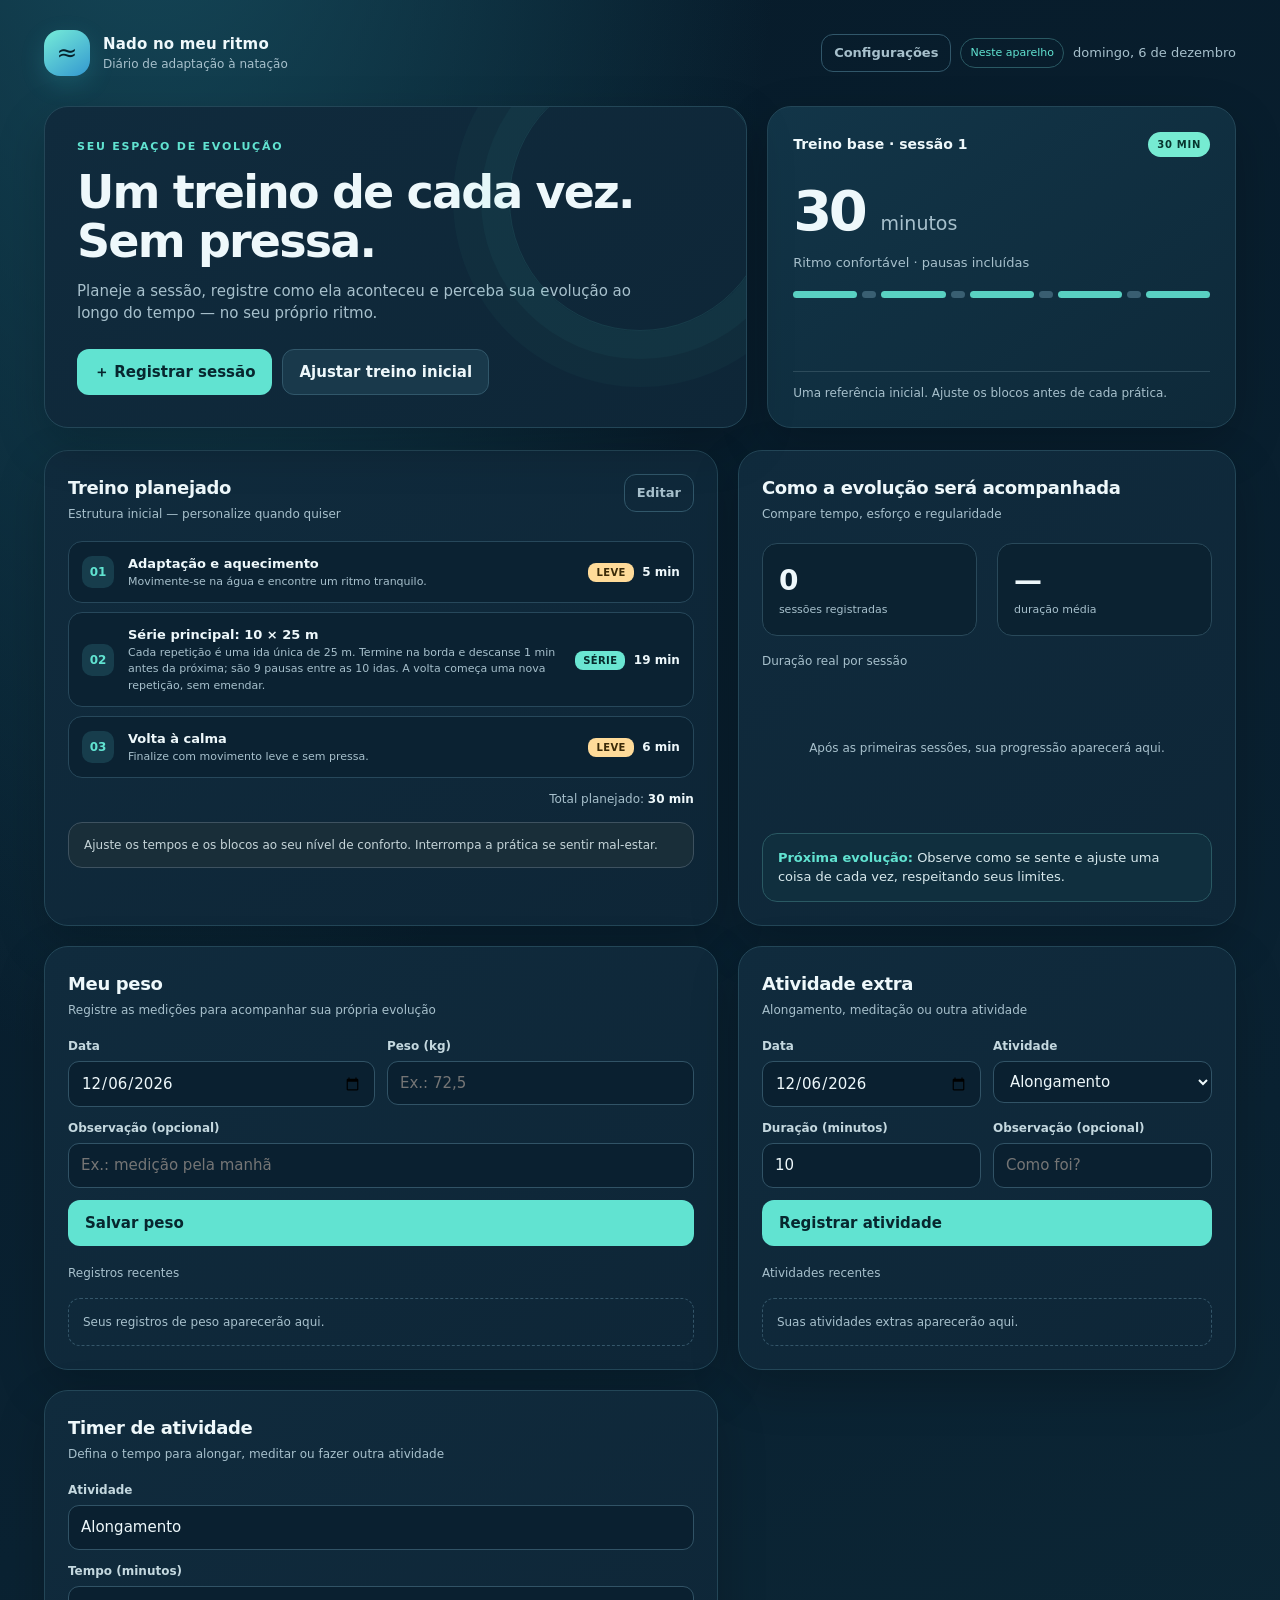
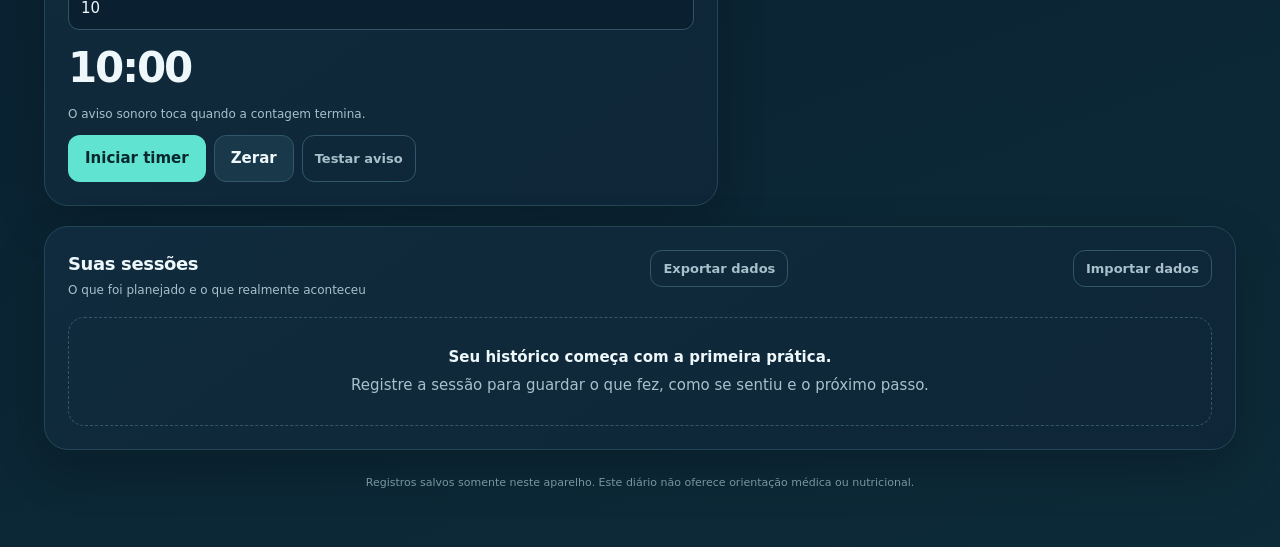
==== index.html @ 4f648072 "Release 1.4.0: local diary with password-protected backups" ====
<!DOCTYPE html>
<html lang="pt-BR">
 <head>
  <meta content="default-src 'none'; script-src 'self'; style-src 'self' 'unsafe-inline'; img-src 'self' data:; connect-src 'none'; media-src 'self' blob: data:; object-src 'none'; base-uri 'none'; form-action 'none'; frame-src 'none'" http-equiv="Content-Security-Policy"/>
  <meta charset="utf-8"/>
  <meta content="width=device-width,initial-scale=1" name="viewport"/>
  <meta content="#071b2a" name="theme-color"/>
  <meta content="Diário pessoal para ajustar treinos de natação, registrar sessões e acompanhar a evolução no seu ritmo." name="description"/>
  <meta content="yes" name="apple-mobile-web-app-capable"/>
  <meta content="black-translucent" name="apple-mobile-web-app-status-bar-style"/>
  <link href="manifest.webmanifest" rel="manifest"/>
  <link href="icon.svg" rel="icon" type="image/svg+xml"/>
  <link href="icon.svg" rel="apple-touch-icon"/>
  <title>
   Nado no meu ritmo
  </title>
  <link href="styles.css" rel="stylesheet"/>
  <script src="settings.js">
  </script>
  <script src="local-store.js">
  </script>
 </head>
 <body>
  <div class="shell" id="appShell" style="display:block">
   <header class="topbar">
    <div class="brand">
     <div class="brand-mark">
      ≈
     </div>
     <div>
      <div class="brand-name">
       Nado no meu ritmo
      </div>
      <div class="brand-sub">
       Diário de adaptação à natação
      </div>
     </div>
    </div>
    <div class="top-actions">
     <button class="btn btn-quiet" id="settingsBtn" type="button">
      Configurações
     </button>
     <span class="sync-status" id="syncStatus">
      Sincronizado
     </span>
     <button class="btn btn-quiet" id="installBtn" style="display:none">
      Instalar no celular
     </button>
     <div class="today" id="today">
     </div>
    </div>
   </header>
   <section class="hero">
    <div class="hero-main">
     <div class="eyebrow">
      Seu espaço de evolução
     </div>
     <h1>
      Um treino de cada vez.
      <br/>
      Sem pressa.
     </h1>
     <p>
      Planeje a sessão, registre como ela aconteceu e perceba sua evolução ao longo do tempo — no seu próprio ritmo.
     </p>
     <div class="actions">
      <button class="btn btn-primary" id="startBtn">
       ＋ Registrar sessão
      </button>
      <button class="btn btn-secondary" id="editPlanBtn">
       Ajustar treino inicial
      </button>
     </div>
    </div>
    <div class="hero-side">
     <div>
      <div class="side-head">
       <div class="side-title">
        Treino base · sessão 1
       </div>
       <span class="pill">
        30 MIN
       </span>
      </div>
      <div class="big-time">
       30
       <span>
        minutos
       </span>
      </div>
      <div class="side-caption">
       Ritmo confortável · pausas incluídas
      </div>
      <div aria-hidden="true" class="mini-blocks">
       <i>
       </i>
       <i>
       </i>
       <i>
       </i>
       <i>
       </i>
       <i>
       </i>
       <i>
       </i>
       <i>
       </i>
       <i>
       </i>
       <i>
       </i>
      </div>
     </div>
     <div class="side-foot">
      Uma referência inicial. Ajuste os blocos antes de cada prática.
     </div>
    </div>
   </section>
   <main class="grid">
    <section class="card">
     <div class="card-head">
      <div>
       <h2>
        Treino planejado
       </h2>
       <div class="sub">
        Estrutura inicial — personalize quando quiser
       </div>
      </div>
      <button class="btn btn-quiet" id="editPlanBtn2">
       Editar
      </button>
     </div>
     <div class="schedule" id="schedule">
     </div>
     <div class="food-note">
      Ajuste os tempos e os blocos ao seu nível de conforto. Interrompa a prática se sentir mal-estar.
     </div>
    </section>
    <section class="card">
     <div class="card-head">
      <div>
       <h2>
        Como a evolução será acompanhada
       </h2>
       <div class="sub">
        Compare tempo, esforço e regularidade
       </div>
      </div>
     </div>
     <div class="progress">
      <div class="metric">
       <div class="metric-value" id="countMetric">
        0
       </div>
       <div class="metric-label">
        sessões registradas
       </div>
      </div>
      <div class="metric">
       <div class="metric-value" id="durationMetric">
        —
       </div>
       <div class="metric-label">
        duração média
       </div>
      </div>
     </div>
     <div style="margin-top:16px">
      <div class="sub" style="margin-bottom:8px">
       Duração real por sessão
      </div>
      <div id="chartWrap">
      </div>
     </div>
     <div class="plan-next" id="nextPlan" style="margin-top:15px">
      <b>
       Próxima evolução:
      </b>
      comece observando como se sente com os blocos atuais. Depois, ajuste uma coisa de cada vez.
     </div>
    </section>
    <section class="card wellness-card">
     <div class="card-head">
      <div>
       <h2>
        Meu peso
       </h2>
       <div class="sub">
        Registre as medições para acompanhar sua própria evolução
       </div>
      </div>
     </div>
     <form class="wellness-form" id="weightForm">
      <div class="field">
       <label for="weightDate">
        Data
       </label>
       <input id="weightDate" required="" type="date"/>
      </div>
      <div class="field">
       <label for="weightKg">
        Peso (kg)
       </label>
       <input id="weightKg" max="500" min="1" placeholder="Ex.: 72,5" required="" step="0.1" type="number"/>
      </div>
      <div class="field full">
       <label for="weightNotes">
        Observação (opcional)
       </label>
       <input id="weightNotes" maxlength="200" placeholder="Ex.: medição pela manhã"/>
      </div>
      <button class="btn btn-primary field full" type="submit">
       Salvar peso
      </button>
     </form>
     <div class="sub" style="margin-top:18px">
      Registros recentes
     </div>
     <div class="wellness-list" id="weightList">
     </div>
    </section>
    <section class="card wellness-card">
     <div class="card-head">
      <div>
       <h2>
        Atividade extra
       </h2>
       <div class="sub">
        Alongamento, meditação ou outra atividade
       </div>
      </div>
     </div>
     <form class="wellness-form" id="activityForm">
      <div class="field">
       <label for="activityDate">
        Data
       </label>
       <input id="activityDate" required="" type="date"/>
      </div>
      <div class="field">
       <label for="activityType">
        Atividade
       </label>
       <select id="activityType">
        <option>
         Alongamento
        </option>
        <option>
         Meditação
        </option>
        <option>
         Outra
        </option>
       </select>
      </div>
      <div class="field">
       <label for="activityMinutes">
        Duração (minutos)
       </label>
       <input id="activityMinutes" max="360" min="1" required="" type="number" value="10"/>
      </div>
      <div class="field">
       <label for="activityNotes">
        Observação (opcional)
       </label>
       <input id="activityNotes" maxlength="200" placeholder="Como foi?"/>
      </div>
      <button class="btn btn-primary field full" type="submit">
       Registrar atividade
      </button>
     </form>
     <div class="sub" style="margin-top:18px">
      Atividades recentes
     </div>
     <div class="wellness-list" id="activityList">
     </div>
    </section>
    <section class="card wellness-card">
     <div class="card-head">
      <div>
       <h2>
        Timer de atividade
       </h2>
       <div class="sub">
        Defina o tempo para alongar, meditar ou fazer outra atividade
       </div>
      </div>
     </div>
     <div class="field">
      <label for="timerActivity">
       Atividade
      </label>
      <input id="timerActivity" maxlength="60" value="Alongamento"/>
     </div>
     <div class="field" style="margin-top:12px">
      <label for="timerMinutes">
       Tempo (minutos)
      </label>
      <input id="timerMinutes" max="180" min="1" type="number" value="10"/>
     </div>
     <div aria-live="polite" class="timer-display" id="timerDisplay">
      10:00
     </div>
     <div class="timer-status" id="timerStatus">
      O aviso sonoro toca quando a contagem termina.
     </div>
     <div class="timer-actions">
      <button class="btn btn-primary" id="timerStart" type="button">
       Iniciar timer
      </button>
      <button class="btn btn-secondary" id="timerReset" type="button">
       Zerar
      </button>
      <button class="btn btn-quiet" id="timerTest" type="button">
       Testar aviso
      </button>
      <button class="btn btn-quiet" id="timerAndroid" style="display:none" type="button">
       Usar cronômetro do Android
      </button>
     </div>
    </section>
    <section class="card history-card">
     <div class="card-head">
      <div>
       <h2>
        Suas sessões
       </h2>
       <div class="sub">
        O que foi planejado e o que realmente aconteceu
       </div>
      </div>
      <button class="btn btn-quiet" id="exportBtn">
       Exportar dados
      </button>
      <button class="btn btn-quiet" id="importBtn" type="button">
       Importar dados
      </button>
      <input accept="application/json,.json" class="sr" id="importFile" type="file"/>
     </div>
     <div id="history">
     </div>
    </section>
   </main>
   <div class="disclaimer">
    Registros salvos somente neste aparelho. Este diário não oferece orientação médica ou nutricional.
   </div>
  </div>
  <div class="modal-backdrop" id="modalBackdrop">
   <div aria-labelledby="modalTitle" aria-modal="true" class="modal" role="dialog">
    <div class="modal-head">
     <h2 id="modalTitle">
      Registrar sessão
     </h2>
     <button aria-label="Fechar" class="close" id="closeModal">
      ×
     </button>
    </div>
    <form id="sessionForm">
     <div class="form-grid">
      <div class="field">
       <label for="sessionDate">
        Data da prática
       </label>
       <input id="sessionDate" required="" type="date"/>
      </div>
      <div class="field">
       <label for="durationActual">
        Duração real (minutos)
       </label>
       <input id="durationActual" max="240" min="1" required="" type="number" value="30"/>
      </div>
      <div class="field">
       <label for="effort">
        Percepção de esforço
       </label>
       <select id="effort">
        <option>
         Leve
        </option>
        <option selected="">
         Confortável
        </option>
        <option>
         Moderado
        </option>
        <option>
         Alto
        </option>
        <option>
         Muito alto
        </option>
       </select>
      </div>
      <div class="field">
       <label for="progressNote">
        Evolução planejada para a próxima
       </label>
       <input id="progressNote" placeholder="Ex.: repetir os blocos e observar o ritmo"/>
      </div>
      <div class="field full">
       <label for="notes">
        Observações da sessão
       </label>
       <textarea id="notes" placeholder="Como foi? O que ficou fácil ou pediu mais pausa?"></textarea>
      </div>
      <div class="actual-title">
       Blocos realizados na prática
      </div>
      <div class="field full">
       <label for="actualBlocks">
        Descreva os blocos feitos (um por linha)
       </label>
       <textarea id="actualBlocks" placeholder="Ex.: 5 min de adaptação\n3 min nado + 1 min descanso (4 vezes)\n5 min nado leve"></textarea>
      </div>
     </div>
     <div class="modal-footer">
      <span class="sub">
       A sessão salva seu treino atual como planejado.
      </span>
      <button class="btn btn-primary" type="submit">
       Salvar sessão
      </button>
     </div>
    </form>
   </div>
  </div>
  <div class="toast" id="toast" role="status">
  </div>
  <script src="app.js">
  </script>
 </body>
</html>
---- styles.css ----
:root{--bg:#071b2a;--panel:#10293a;--panel2:#153447;--line:#26495c;--text:#eef8fb;--muted:#a7c0cc;--aqua:#61e3d1;--blue:#73b9ff;--gold:#f5c978;--red:#ff9a92;--shadow:0 18px 50px #0003}*{box-sizing:border-box}body{margin:0;background:radial-gradient(ellipse at 12% -15%,#164c5d 0,transparent 40%),linear-gradient(160deg,#071b2a,#0a2232 60%,#0d2a38);color:var(--text);font:15px/1.5 Inter,ui-sans-serif,system-ui,-apple-system,"Segoe UI",sans-serif;min-height:100vh}button,input,select,textarea{font:inherit}button{cursor:pointer}.shell{max-width:1240px;margin:auto;padding:30px 24px 56px}.topbar{display:flex;justify-content:space-between;align-items:center;gap:18px;margin-bottom:30px}.brand{display:flex;align-items:center;gap:13px}.brand-mark{height:46px;width:46px;border-radius:16px;display:grid;place-items:center;background:linear-gradient(145deg,#76ecd8,#3398d0);color:#06212c;font-size:25px;box-shadow:0 8px 25px #35c2cc33}.brand-name{font-weight:750;letter-spacing:.2px}.brand-sub{font-size:12px;color:var(--muted)}.today{color:var(--muted);font-size:13px}.hero{display:grid;grid-template-columns:1.2fr .8fr;gap:20px;margin-bottom:22px}.hero-main,.hero-side,.card{background:linear-gradient(145deg,#102b3d,#0e2637);border:1px solid #234657;border-radius:24px;box-shadow:var(--shadow)}.hero-main{padding:32px;position:relative;overflow:hidden}.hero-main:after{content:"";position:absolute;right:-25px;top:-38px;width:260px;height:260px;border-radius:50%;border:1px solid #5be5d11c;box-shadow:0 0 0 28px #5be5d10a,0 0 0 56px #5be5d107}.eyebrow{font-size:11px;letter-spacing:.16em;text-transform:uppercase;color:var(--aqua);font-weight:750}.hero h1{font-size:clamp(29px,4vw,46px);line-height:1.08;margin:12px 0 13px;max-width:680px;letter-spacing:-.04em}.hero p{color:var(--muted);max-width:600px;margin:0 0 24px}.actions{display:flex;gap:10px;flex-wrap:wrap}.btn{border:1px solid transparent;border-radius:12px;padding:11px 16px;font-weight:700;transition:.2s}.btn:hover{transform:translateY(-1px)}.btn-primary{background:var(--aqua);color:#07272f}.btn-secondary{background:#19394b;border-color:#31576a;color:var(--text)}.btn-quiet{background:transparent;border-color:#31576a;color:var(--muted);padding:8px 12px;font-size:13px}.hero-side{padding:25px;display:flex;flex-direction:column;justify-content:space-between;background:linear-gradient(145deg,#123548,#0e2939)}.side-head{display:flex;justify-content:space-between;align-items:center}.side-title{font-size:14px;font-weight:700}.pill{color:#07352f;background:#76ebd2;border-radius:99px;padding:5px 9px;font-size:10px;font-weight:800;letter-spacing:.07em}.big-time{font-size:56px;font-weight:780;letter-spacing:-.06em;margin:12px 0 0}.big-time span{font-size:19px;color:var(--muted);letter-spacing:0;font-weight:500}.side-caption{font-size:13px;color:var(--muted)}.mini-blocks{display:flex;gap:5px;margin:18px 0}.mini-blocks i{height:7px;border-radius:9px;background:var(--aqua);flex:1;opacity:.9}.mini-blocks i:nth-child(even){background:#4c7488;max-width:14px;opacity:.7}.side-foot{font-size:12px;color:var(--muted);border-top:1px solid #2d4b5b;padding-top:12px}.grid{display:grid;grid-template-columns:1.15fr .85fr;gap:20px}.card{padding:23px}.card-head{display:flex;justify-content:space-between;align-items:flex-start;gap:12px;margin-bottom:18px}.card h2{font-size:18px;margin:0;letter-spacing:-.02em}.sub{color:var(--muted);font-size:12px;margin-top:4px}.schedule{display:flex;flex-direction:column;gap:9px}.step{display:grid;grid-template-columns:34px 1fr auto;gap:12px;align-items:center;padding:12px 13px;border:1px solid #27485b;border-radius:14px;background:#0b2232}.step-num{height:32px;width:32px;border-radius:10px;background:#173d4c;color:var(--aqua);font-weight:800;display:grid;place-items:center;font-size:12px}.step-name{font-size:13px;font-weight:700}.step-detail{font-size:11px;color:var(--muted)}.step-time{font-size:12px;font-weight:750;white-space:nowrap}.swim-chip,.rest-chip,.easy-chip,.series-chip{font-size:10px;font-weight:800;letter-spacing:.04em;padding:4px 8px;border-radius:8px;color:#062a2c;background:#6ae6d2}.rest-chip{color:#d7e9f1;background:#2a4c61}.easy-chip{background:#ffdb99;color:#3b2a08}.food-note{margin-top:14px;padding:13px 15px;border:1px solid #3e5260;background:#192e39;border-radius:14px;color:#c5d4d8;font-size:12px}.food-note b{color:#ffe0a9}.history-card{grid-column:1/-1}.history-empty{padding:28px;text-align:center;border:1px dashed #345669;border-radius:16px;color:var(--muted)}.history-empty strong{display:block;color:var(--text);margin-bottom:6px}.history-list{display:flex;flex-direction:column;gap:10px}.session-row{display:grid;grid-template-columns:1.2fr .7fr .8fr 1.3fr auto;gap:14px;align-items:center;border:1px solid #254557;background:#0b2231;border-radius:15px;padding:14px}.row-date{font-weight:700}.row-date small,.row-label{display:block;color:var(--muted);font-size:11px;font-weight:500}.effort{display:flex;align-items:center;gap:7px}.effort-dot{height:8px;width:8px;border-radius:50%;background:var(--aqua)}.effort[data-level="Alto"] .effort-dot{background:var(--gold)}.effort[data-level="Muito alto"] .effort-dot{background:var(--red)}.tag{background:#1b3b4d;border-radius:99px;padding:5px 9px;font-size:11px;color:#d1e4eb;white-space:nowrap}.delete{border:0;background:none;color:#829eac;font-size:18px}.progress{display:grid;grid-template-columns:1fr 1fr;gap:20px;margin-top:20px}.metric{border:1px solid #29495a;border-radius:15px;background:#0b2231;padding:16px}.metric-value{font-size:28px;font-weight:770;letter-spacing:-.04em}.metric-label{font-size:11px;color:var(--muted)}.chart{height:140px;width:100%;display:block}.chart-empty{height:140px;display:grid;place-items:center;color:var(--muted);font-size:12px}.chart-labels{display:flex;justify-content:space-between;color:#829eac;font-size:10px;margin-top:-5px}.plan-next{padding:14px 15px;background:#102f3e;border:1px solid #2a5963;border-radius:15px;color:#d7e8ec;font-size:13px}.plan-next b{color:var(--aqua)}.modal-backdrop{position:fixed;inset:0;background:#03111cc9;backdrop-filter:blur(6px);display:none;align-items:center;justify-content:center;padding:18px;z-index:5}.modal-backdrop.open{display:flex}.modal{width:min(700px,100%);max-height:92vh;overflow:auto;background:#10293a;border:1px solid #315265;border-radius:22px;padding:25px;box-shadow:0 35px 90px #0008}.modal-head{display:flex;justify-content:space-between;align-items:center;margin-bottom:20px}.modal-head h2{margin:0;font-size:21px}.close{border:0;background:none;color:var(--muted);font-size:24px}.form-grid{display:grid;grid-template-columns:1fr 1fr;gap:14px}.field{display:flex;flex-direction:column;gap:6px}.field.full{grid-column:1/-1}.field label{font-size:12px;color:#c4d8df;font-weight:700}.field input,.field select,.field textarea{width:100%;padding:10px 12px;border:1px solid #315366;border-radius:11px;background:#0a2030;color:var(--text);outline:none}.field textarea{resize:vertical;min-height:76px}.field input:focus,.field select:focus,.field textarea:focus{border-color:var(--aqua);box-shadow:0 0 0 3px #61e3d120}.block-editor{grid-column:1/-1;border:1px solid #2b4d60;border-radius:14px;padding:14px}.block-editor-title{font-size:12px;font-weight:750;margin-bottom:9px;display:flex;justify-content:space-between}.block-line{display:grid;grid-template-columns:1fr 84px 82px 34px;gap:7px;margin:7px 0}.block-line input,.block-line select{min-width:0;padding:8px;border:1px solid #315366;border-radius:9px;background:#0a2030;color:var(--text);font-size:12px}.block-line button{background:#19394b;border:0;color:#b7cbd3;border-radius:9px}.modal-footer{display:flex;justify-content:space-between;align-items:center;margin-top:18px;gap:8px}.actual-title{grid-column:1/-1;font-size:12px;text-transform:uppercase;letter-spacing:.08em;color:var(--aqua);font-weight:800;border-top:1px solid #294859;padding-top:16px}.toast{position:fixed;bottom:22px;left:50%;transform:translate(-50%,20px);opacity:0;background:#d8fff6;color:#08272c;padding:11px 17px;border-radius:99px;font-weight:750;font-size:13px;transition:.25s;z-index:10}.toast.show{opacity:1;transform:translate(-50%,0)}.disclaimer{color:#7895a2;text-align:center;margin-top:25px;font-size:11px}.sr{position:absolute;width:1px;height:1px;padding:0;margin:-1px;overflow:hidden;clip:rect(0,0,0,0);white-space:nowrap;border:0}@media(max-width:800px){.hero,.grid{grid-template-columns:1fr}.hero-side{min-height:220px}.history-card{grid-column:auto}.progress{grid-template-columns:1fr}.session-row{grid-template-columns:1fr 1fr;gap:10px}.session-row>:nth-child(4){grid-column:1/-1}.session-row>:last-child{justify-self:end}.shell{padding:20px 14px 40px}.hero-main{padding:25px}.today{display:none}}@media(max-width:480px){.form-grid{grid-template-columns:1fr}.field.full,.block-editor,.actual-title{grid-column:auto}.block-line{grid-template-columns:1fr 68px 74px 31px}.modal{padding:18px}.card{padding:18px}}
.top-actions{display:flex;align-items:center;gap:9px}.sync-status{font-size:11px;color:var(--aqua);padding:6px 9px;border:1px solid #2a5963;border-radius:99px}.sync-status[data-state="busy"]{color:var(--gold)}.sync-status[data-state="error"]{color:var(--red)}@media(max-width:800px){.topbar{align-items:flex-start}.top-actions{flex-wrap:wrap;justify-content:flex-end}.sync-status{display:none}}@media(max-width:480px){.top-actions{gap:5px}}
.wellness-card{min-width:0}.wellness-form{display:grid;grid-template-columns:1fr 1fr;gap:12px}.wellness-form .field.full{grid-column:1/-1}.wellness-list{display:flex;flex-direction:column;gap:8px;margin-top:16px}.wellness-row{display:flex;justify-content:space-between;gap:12px;align-items:center;padding:10px 12px;border:1px solid #254557;background:#0b2231;border-radius:12px;font-size:13px}.wellness-row small{display:block;color:var(--muted);font-size:11px}.wellness-empty{color:var(--muted);padding:14px;border:1px dashed #345669;border-radius:12px;font-size:12px}.timer-display{font-size:42px;font-weight:800;letter-spacing:-.05em;margin:6px 0}.timer-actions{display:flex;gap:8px;flex-wrap:wrap;margin-top:12px}.timer-status{font-size:12px;color:var(--muted);min-height:18px}@media(max-width:480px){.wellness-form{grid-template-columns:1fr}.wellness-form .field.full{grid-column:auto}}
button:disabled{opacity:.6;cursor:wait}
.settings-page{display:none;position:fixed;inset:0;z-index:6;overflow:auto;background:var(--bg);padding:22px 14px}.settings-page.open{display:block}.settings-content{max-width:780px;margin:auto}.settings-content .card{margin-bottom:18px}.settings-content p{color:var(--muted)}.settings-content h1{font-size:24px;margin:0}.settings-content .actions{margin-top:18px}.password-dialog{max-width:440px;width:90%;background:var(--panel);color:var(--text);border:1px solid var(--line);border-radius:18px;padding:24px}.password-dialog::backdrop{background:#0009}.password-dialog input{display:block;width:100%;padding:12px;margin:8px 0;background:var(--bg);color:var(--text);border:1px solid var(--line);border-radius:8px}.password-dialog button{padding:10px 16px;border:0;border-radius:10px;background:var(--aqua);color:var(--bg)}
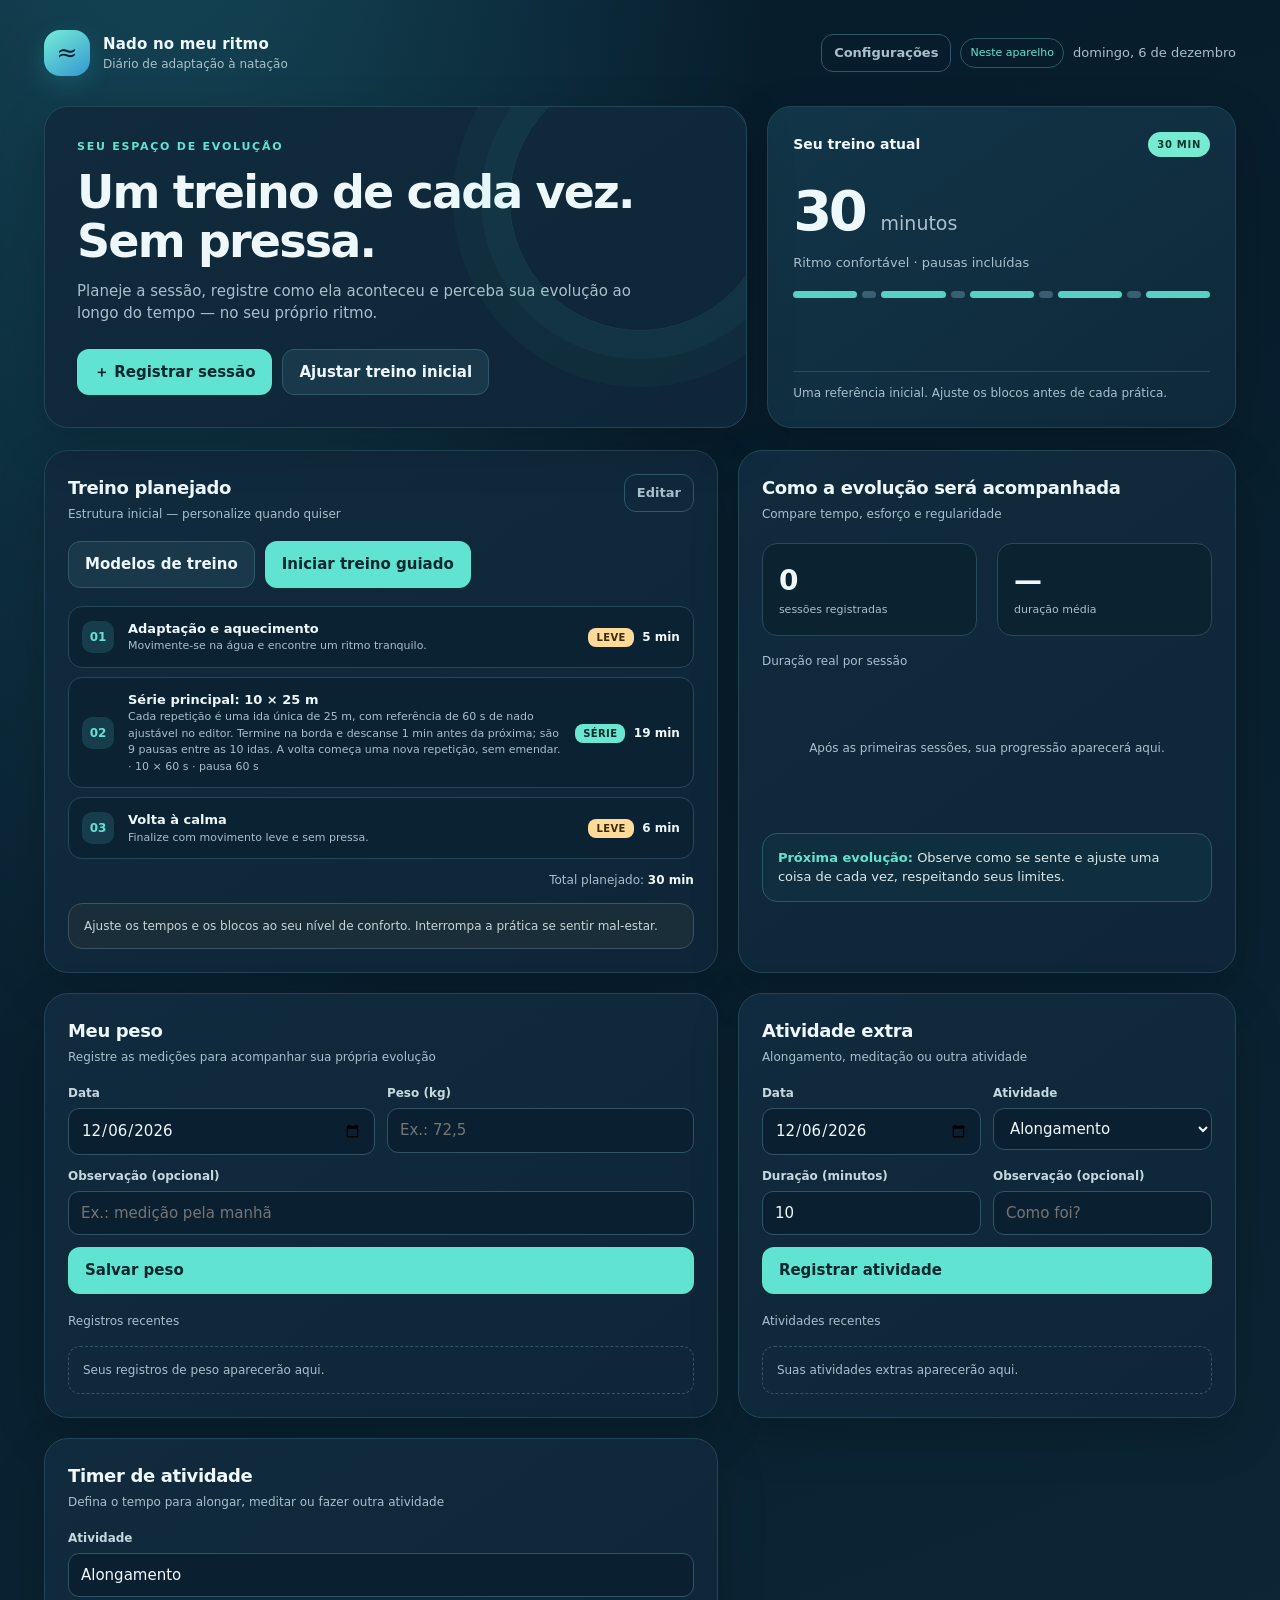
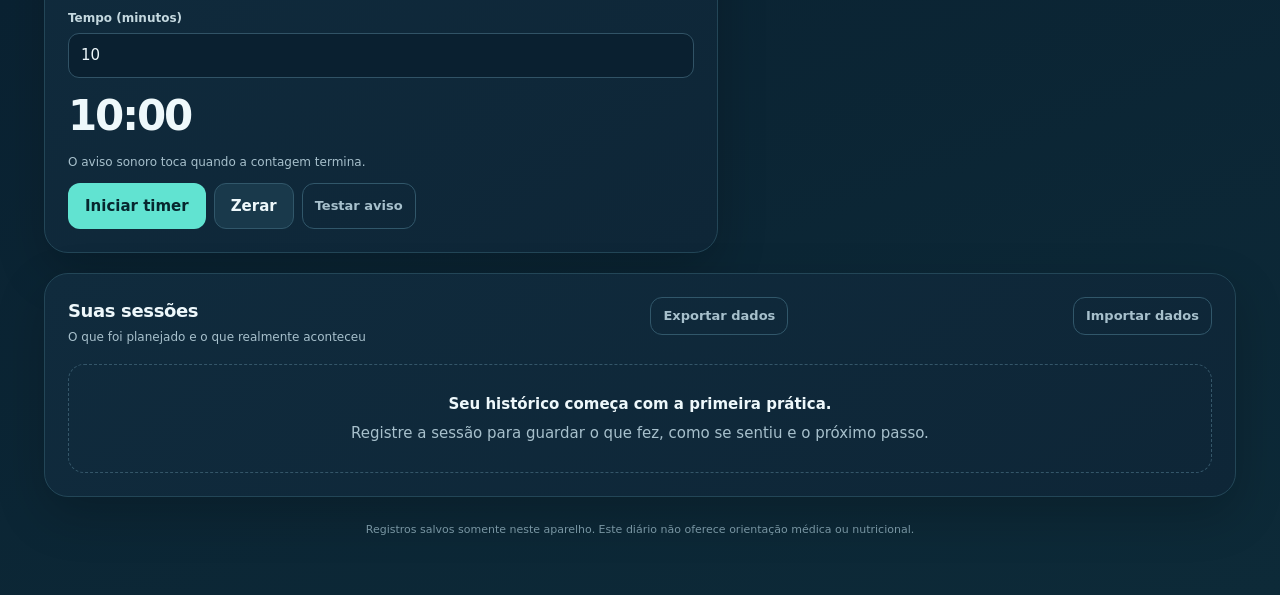
==== commit 7dc51ca3: "Adiciona modelos de treino, séries e timer guiado offline" ====
--- a/index.html
+++ b/index.html
@@ -76,14 +76,14 @@
      <div>
       <div class="side-head">
        <div class="side-title">
-        Treino base · sessão 1
-       </div>
-       <span class="pill">
+        Seu treino atual
+       </div>
+       <span class="pill" id="heroDuration">
         30 MIN
        </span>
       </div>
       <div class="big-time">
-       30
+       <b id="heroMinutes">30</b>
        <span>
         minutos
        </span>
@@ -131,6 +131,10 @@
       <button class="btn btn-quiet" id="editPlanBtn2">
        Editar
       </button>
+     </div>
+     <div class="actions workout-tools">
+      <button class="btn btn-secondary" id="workoutLibrary" type="button">Modelos de treino</button>
+      <button class="btn btn-primary" id="workoutStart" type="button">Iniciar treino guiado</button>
      </div>
      <div class="schedule" id="schedule">
      </div>
@@ -180,6 +184,20 @@
       </b>
       comece observando como se sente com os blocos atuais. Depois, ajuste uma coisa de cada vez.
      </div>
+    </section>
+    <section class="card workout-card" id="workoutCard" hidden aria-labelledby="workoutHeading">
+     <div class="eyebrow">Treino em andamento</div>
+     <h2 id="workoutHeading">Execução guiada</h2>
+     <div id="workoutPhase" class="workout-phase" role="status"></div>
+     <div id="workoutClock" class="timer-display" role="timer" aria-label="Tempo restante na etapa">00:00</div>
+     <progress id="workoutProgress" max="1" value="0" aria-label="Progresso do treino"></progress>
+     <p id="workoutDetail" class="sub"></p>
+     <div class="actions">
+      <button id="workoutPause" class="btn btn-primary" type="button">Pausar</button>
+      <button id="workoutCancel" class="btn btn-secondary" type="button">Encerrar treino</button>
+      <button id="workoutRegister" class="btn btn-primary" type="button" hidden>Registrar este treino</button>
+     </div>
+     <p class="sub">Mantenha o aplicativo aberto e a tela ligada. O aviso sonoro depende do volume do aparelho; com a tela bloqueada, o sistema pode suspender os avisos.</p>
     </section>
     <section class="card wellness-card">
      <div class="card-head">
--- a/styles.css
+++ b/styles.css
@@ -3,3 +3,6 @@
 .wellness-card{min-width:0}.wellness-form{display:grid;grid-template-columns:1fr 1fr;gap:12px}.wellness-form .field.full{grid-column:1/-1}.wellness-list{display:flex;flex-direction:column;gap:8px;margin-top:16px}.wellness-row{display:flex;justify-content:space-between;gap:12px;align-items:center;padding:10px 12px;border:1px solid #254557;background:#0b2231;border-radius:12px;font-size:13px}.wellness-row small{display:block;color:var(--muted);font-size:11px}.wellness-empty{color:var(--muted);padding:14px;border:1px dashed #345669;border-radius:12px;font-size:12px}.timer-display{font-size:42px;font-weight:800;letter-spacing:-.05em;margin:6px 0}.timer-actions{display:flex;gap:8px;flex-wrap:wrap;margin-top:12px}.timer-status{font-size:12px;color:var(--muted);min-height:18px}@media(max-width:480px){.wellness-form{grid-template-columns:1fr}.wellness-form .field.full{grid-column:auto}}
 button:disabled{opacity:.6;cursor:wait}
 .settings-page{display:none;position:fixed;inset:0;z-index:6;overflow:auto;background:var(--bg);padding:22px 14px}.settings-page.open{display:block}.settings-content{max-width:780px;margin:auto}.settings-content .card{margin-bottom:18px}.settings-content p{color:var(--muted)}.settings-content h1{font-size:24px;margin:0}.settings-content .actions{margin-top:18px}.password-dialog{max-width:440px;width:90%;background:var(--panel);color:var(--text);border:1px solid var(--line);border-radius:18px;padding:24px}.password-dialog::backdrop{background:#0009}.password-dialog input{display:block;width:100%;padding:12px;margin:8px 0;background:var(--bg);color:var(--text);border:1px solid var(--line);border-radius:8px}.password-dialog button{padding:10px 16px;border:0;border-radius:10px;background:var(--aqua);color:var(--bg)}
+
+/* Structured workouts */
+[hidden]{display:none!important}.workout-tools{margin-bottom:18px}.workout-card{grid-column:1/-1;border-color:var(--aqua)}.workout-phase{font-size:22px;font-weight:750;margin-top:18px;overflow-wrap:anywhere}.workout-card progress{width:100%;height:12px;accent-color:var(--aqua)}.workout-models{display:grid;gap:14px}.workout-models h3{margin:0}.block-line{border-top:1px solid var(--line);padding-top:12px;margin-top:14px;grid-template-columns:repeat(3,minmax(0,1fr))}.block-line label{display:flex;flex-direction:column;gap:5px;color:var(--muted);font-size:12px}.block-line .block-name,.block-line .block-detail{grid-column:1/-1}.block-line button{min-height:40px;grid-column:1/-1}.block-line input:disabled{opacity:.45}.card,.step>div{min-width:0}.step-name,.step-detail{overflow-wrap:anywhere}.hero-main:after{pointer-events:none}.big-time b{font-weight:inherit}button:focus-visible{outline:2px solid var(--aqua);outline-offset:3px}@media(max-width:480px){.step{grid-template-columns:30px minmax(0,1fr)}.step-time{grid-column:2}.card-head{flex-wrap:wrap}.block-line{grid-template-columns:repeat(2,minmax(0,1fr))}.block-editor-title{gap:8px;align-items:center}}
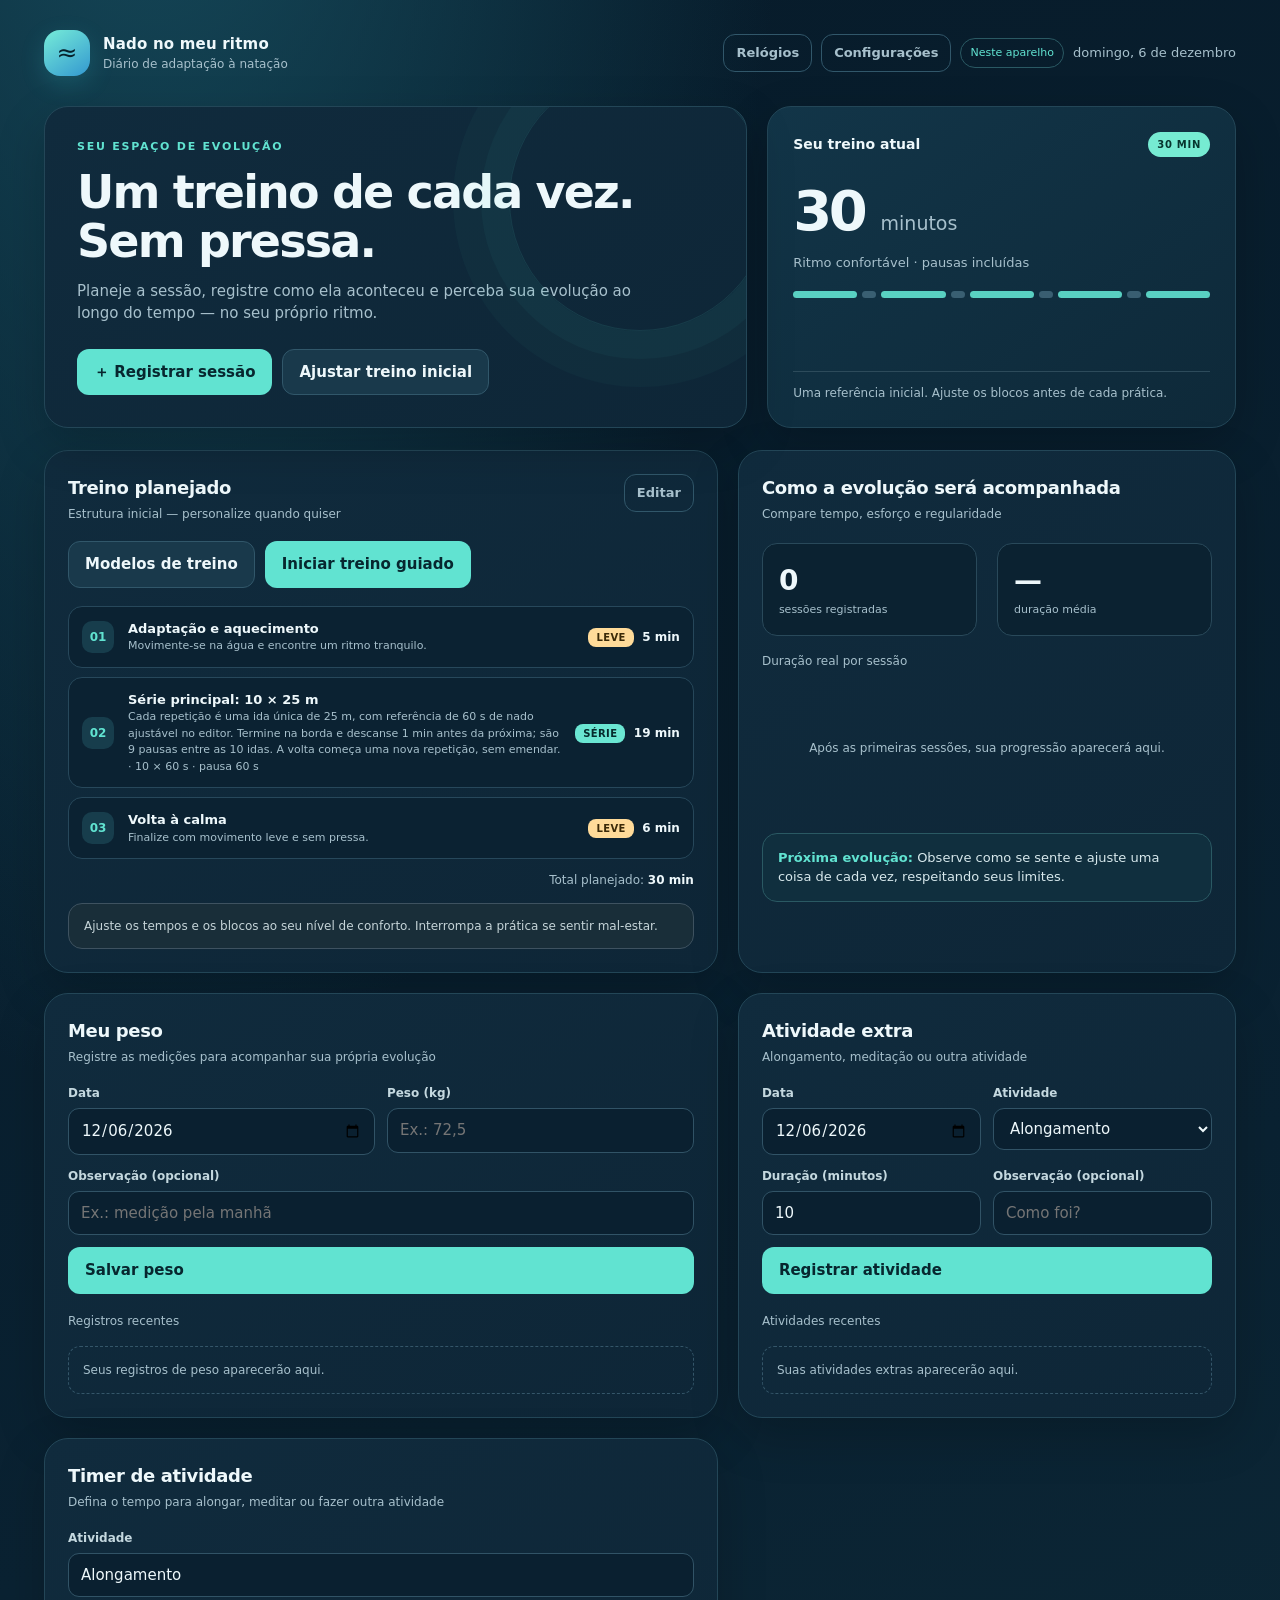
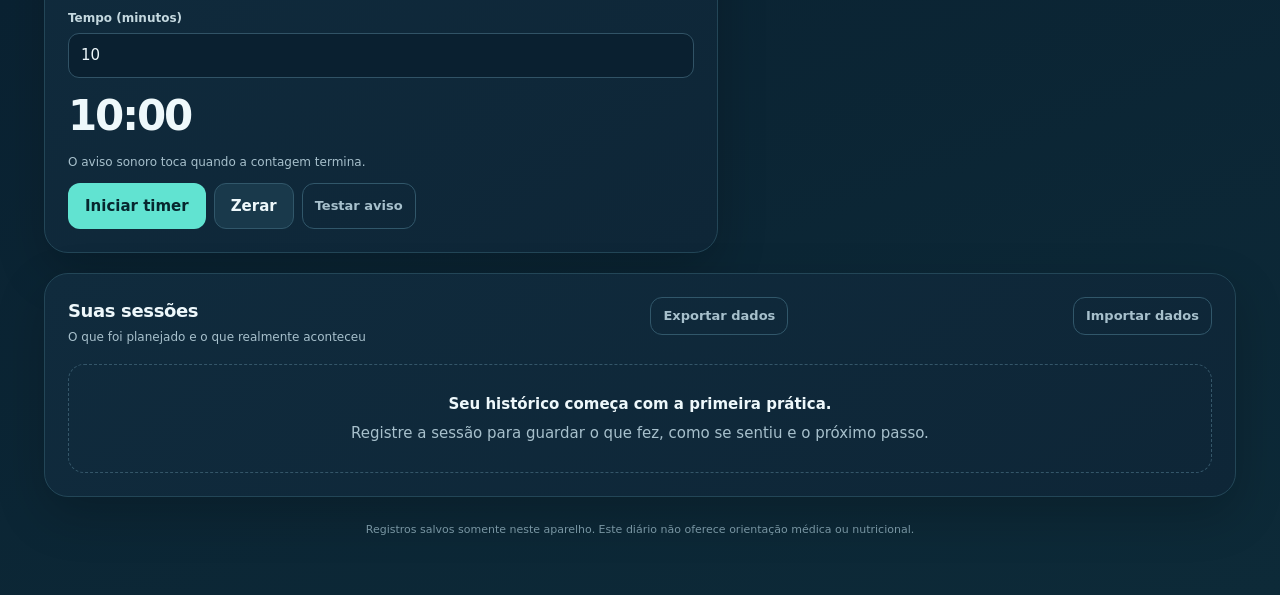
==== commit 0602f39c: "Adiciona importação opcional de natação do Mi Fitness e Samsung Health via Health Connect" ====
--- a/index.html
+++ b/index.html
@@ -448,5 +448,6 @@
   </div>
   <script src="app.js">
   </script>
+  <script src="health-connect.js"></script>
  </body>
 </html>
--- a/styles.css
+++ b/styles.css
@@ -6,3 +6,5 @@
 
 /* Structured workouts */
 [hidden]{display:none!important}.workout-tools{margin-bottom:18px}.workout-card{grid-column:1/-1;border-color:var(--aqua)}.workout-phase{font-size:22px;font-weight:750;margin-top:18px;overflow-wrap:anywhere}.workout-card progress{width:100%;height:12px;accent-color:var(--aqua)}.workout-models{display:grid;gap:14px}.workout-models h3{margin:0}.block-line{border-top:1px solid var(--line);padding-top:12px;margin-top:14px;grid-template-columns:repeat(3,minmax(0,1fr))}.block-line label{display:flex;flex-direction:column;gap:5px;color:var(--muted);font-size:12px}.block-line .block-name,.block-line .block-detail{grid-column:1/-1}.block-line button{min-height:40px;grid-column:1/-1}.block-line input:disabled{opacity:.45}.card,.step>div{min-width:0}.step-name,.step-detail{overflow-wrap:anywhere}.hero-main:after{pointer-events:none}.big-time b{font-weight:inherit}button:focus-visible{outline:2px solid var(--aqua);outline-offset:3px}@media(max-width:480px){.step{grid-template-columns:30px minmax(0,1fr)}.step-time{grid-column:2}.card-head{flex-wrap:wrap}.block-line{grid-template-columns:repeat(2,minmax(0,1fr))}.block-editor-title{gap:8px;align-items:center}}
+
+.health-dialog{width:min(680px,calc(100% - 24px));max-height:90vh;overflow:auto;background:var(--panel);color:var(--text);border:1px solid var(--line);border-radius:22px;padding:22px}.health-dialog::backdrop{background:#03111cdd}.health-dialog h2{font-size:22px;margin:0}.health-dialog p,.health-dialog li{overflow-wrap:anywhere}.health-row{display:flex;align-items:flex-start;gap:12px;padding:14px 0;border-top:1px solid var(--line)}.health-row input{flex:none;width:20px;height:20px;margin-top:4px}.health-row span{min-width:0;overflow-wrap:anywhere}.health-row small{display:block;color:var(--muted);margin-top:4px}.health-dialog #healthSave{margin-top:14px}.health-dialog .modal-head{gap:10px}.health-dialog #healthMessage{font-size:13px;color:var(--muted)}@media(max-width:480px){.health-dialog{padding:18px}.topbar{flex-wrap:wrap}.top-actions{justify-content:flex-start}}
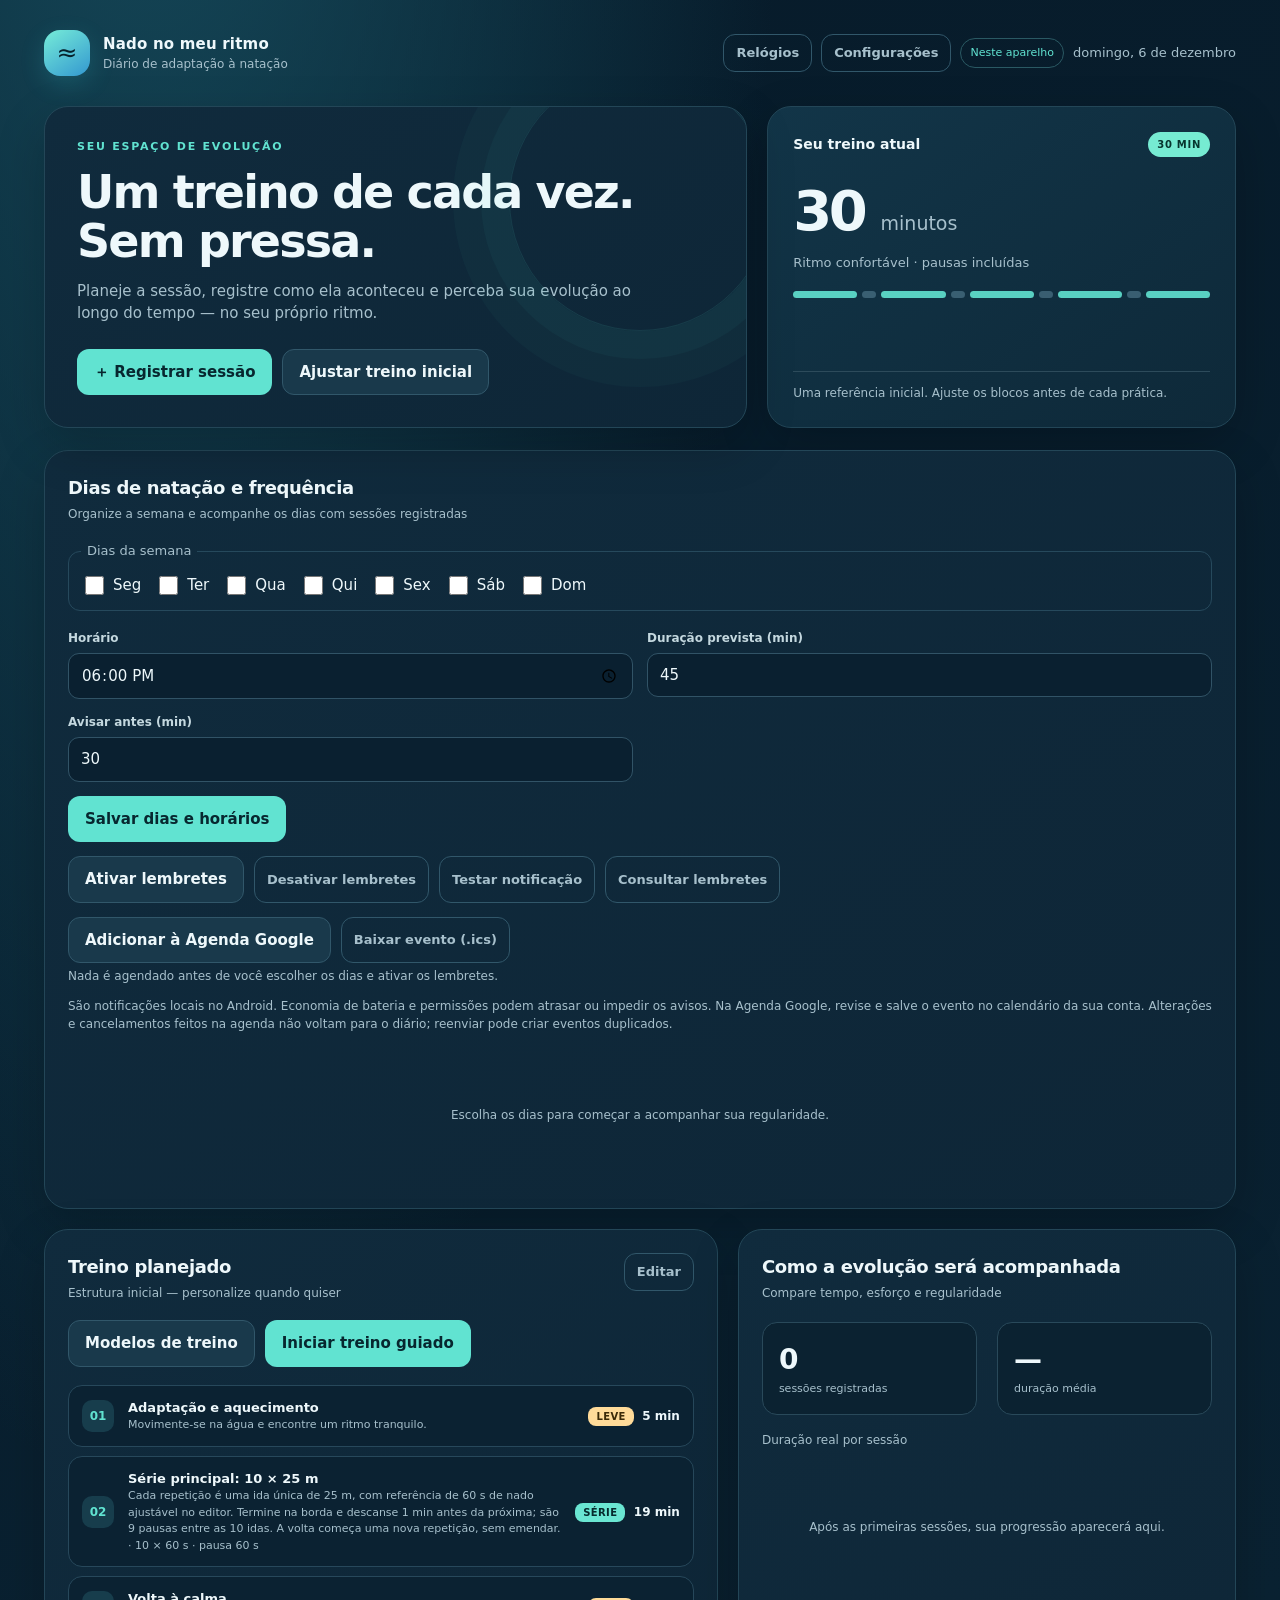
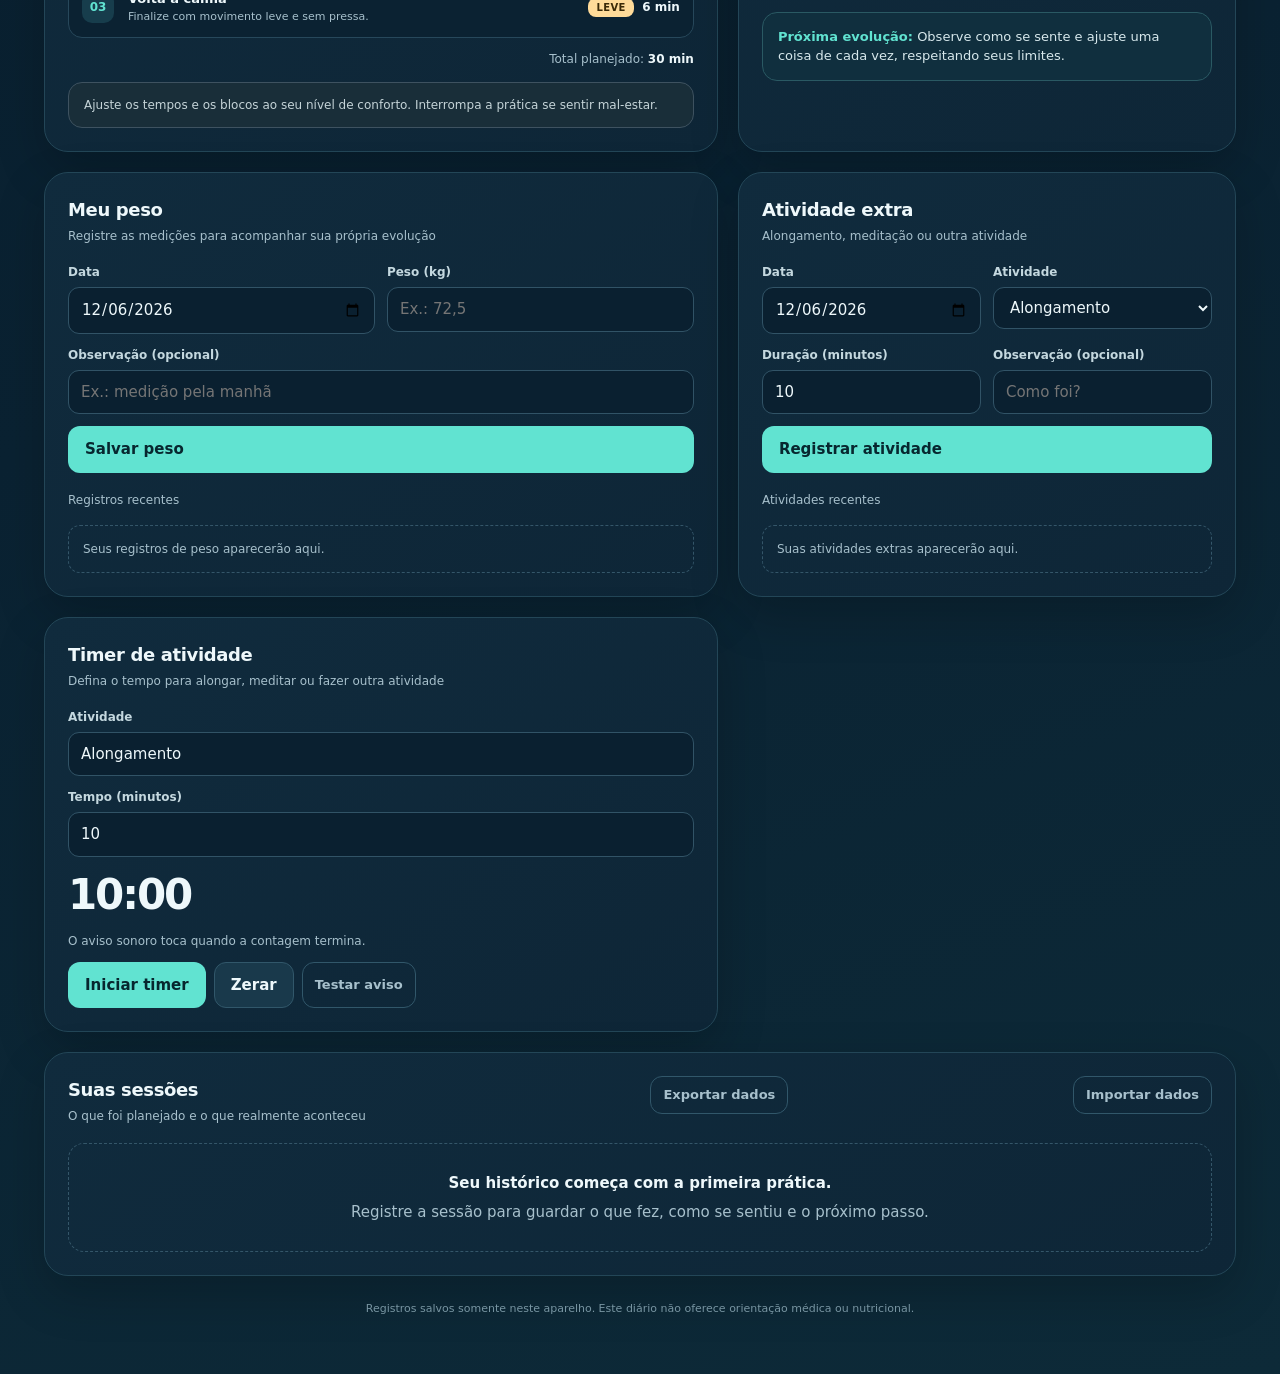
==== commit cf565013: "Adiciona planejamento semanal, lembretes locais, evento Google Calendar e acompanhamento de frequênc" ====
--- a/index.html
+++ b/index.html
@@ -449,5 +449,6 @@
   <script src="app.js">
   </script>
   <script src="health-connect.js"></script>
+  <script src="training-planner.js"></script>
  </body>
 </html>
--- a/styles.css
+++ b/styles.css
@@ -8,3 +8,5 @@
 [hidden]{display:none!important}.workout-tools{margin-bottom:18px}.workout-card{grid-column:1/-1;border-color:var(--aqua)}.workout-phase{font-size:22px;font-weight:750;margin-top:18px;overflow-wrap:anywhere}.workout-card progress{width:100%;height:12px;accent-color:var(--aqua)}.workout-models{display:grid;gap:14px}.workout-models h3{margin:0}.block-line{border-top:1px solid var(--line);padding-top:12px;margin-top:14px;grid-template-columns:repeat(3,minmax(0,1fr))}.block-line label{display:flex;flex-direction:column;gap:5px;color:var(--muted);font-size:12px}.block-line .block-name,.block-line .block-detail{grid-column:1/-1}.block-line button{min-height:40px;grid-column:1/-1}.block-line input:disabled{opacity:.45}.card,.step>div{min-width:0}.step-name,.step-detail{overflow-wrap:anywhere}.hero-main:after{pointer-events:none}.big-time b{font-weight:inherit}button:focus-visible{outline:2px solid var(--aqua);outline-offset:3px}@media(max-width:480px){.step{grid-template-columns:30px minmax(0,1fr)}.step-time{grid-column:2}.card-head{flex-wrap:wrap}.block-line{grid-template-columns:repeat(2,minmax(0,1fr))}.block-editor-title{gap:8px;align-items:center}}
 
 .health-dialog{width:min(680px,calc(100% - 24px));max-height:90vh;overflow:auto;background:var(--panel);color:var(--text);border:1px solid var(--line);border-radius:22px;padding:22px}.health-dialog::backdrop{background:#03111cdd}.health-dialog h2{font-size:22px;margin:0}.health-dialog p,.health-dialog li{overflow-wrap:anywhere}.health-row{display:flex;align-items:flex-start;gap:12px;padding:14px 0;border-top:1px solid var(--line)}.health-row input{flex:none;width:20px;height:20px;margin-top:4px}.health-row span{min-width:0;overflow-wrap:anywhere}.health-row small{display:block;color:var(--muted);margin-top:4px}.health-dialog #healthSave{margin-top:14px}.health-dialog .modal-head{gap:10px}.health-dialog #healthMessage{font-size:13px;color:var(--muted)}@media(max-width:480px){.health-dialog{padding:18px}.topbar{flex-wrap:wrap}.top-actions{justify-content:flex-start}}
+
+.training-days{border:1px solid var(--line);border-radius:12px;margin:0 0 18px;padding:12px;display:flex;gap:14px;flex-wrap:wrap}.training-days legend{color:var(--muted);font-size:13px;padding:0 6px}.training-days label{display:flex;align-items:center;gap:6px}.training-days input{width:19px;height:19px;accent-color:var(--aqua)}.training-actions{margin-top:14px}.training-week{display:grid;gap:8px;margin-top:16px}.training-week .wellness-row{flex-wrap:wrap}.training-card .progress{margin-top:18px}.training-card input{min-width:0}
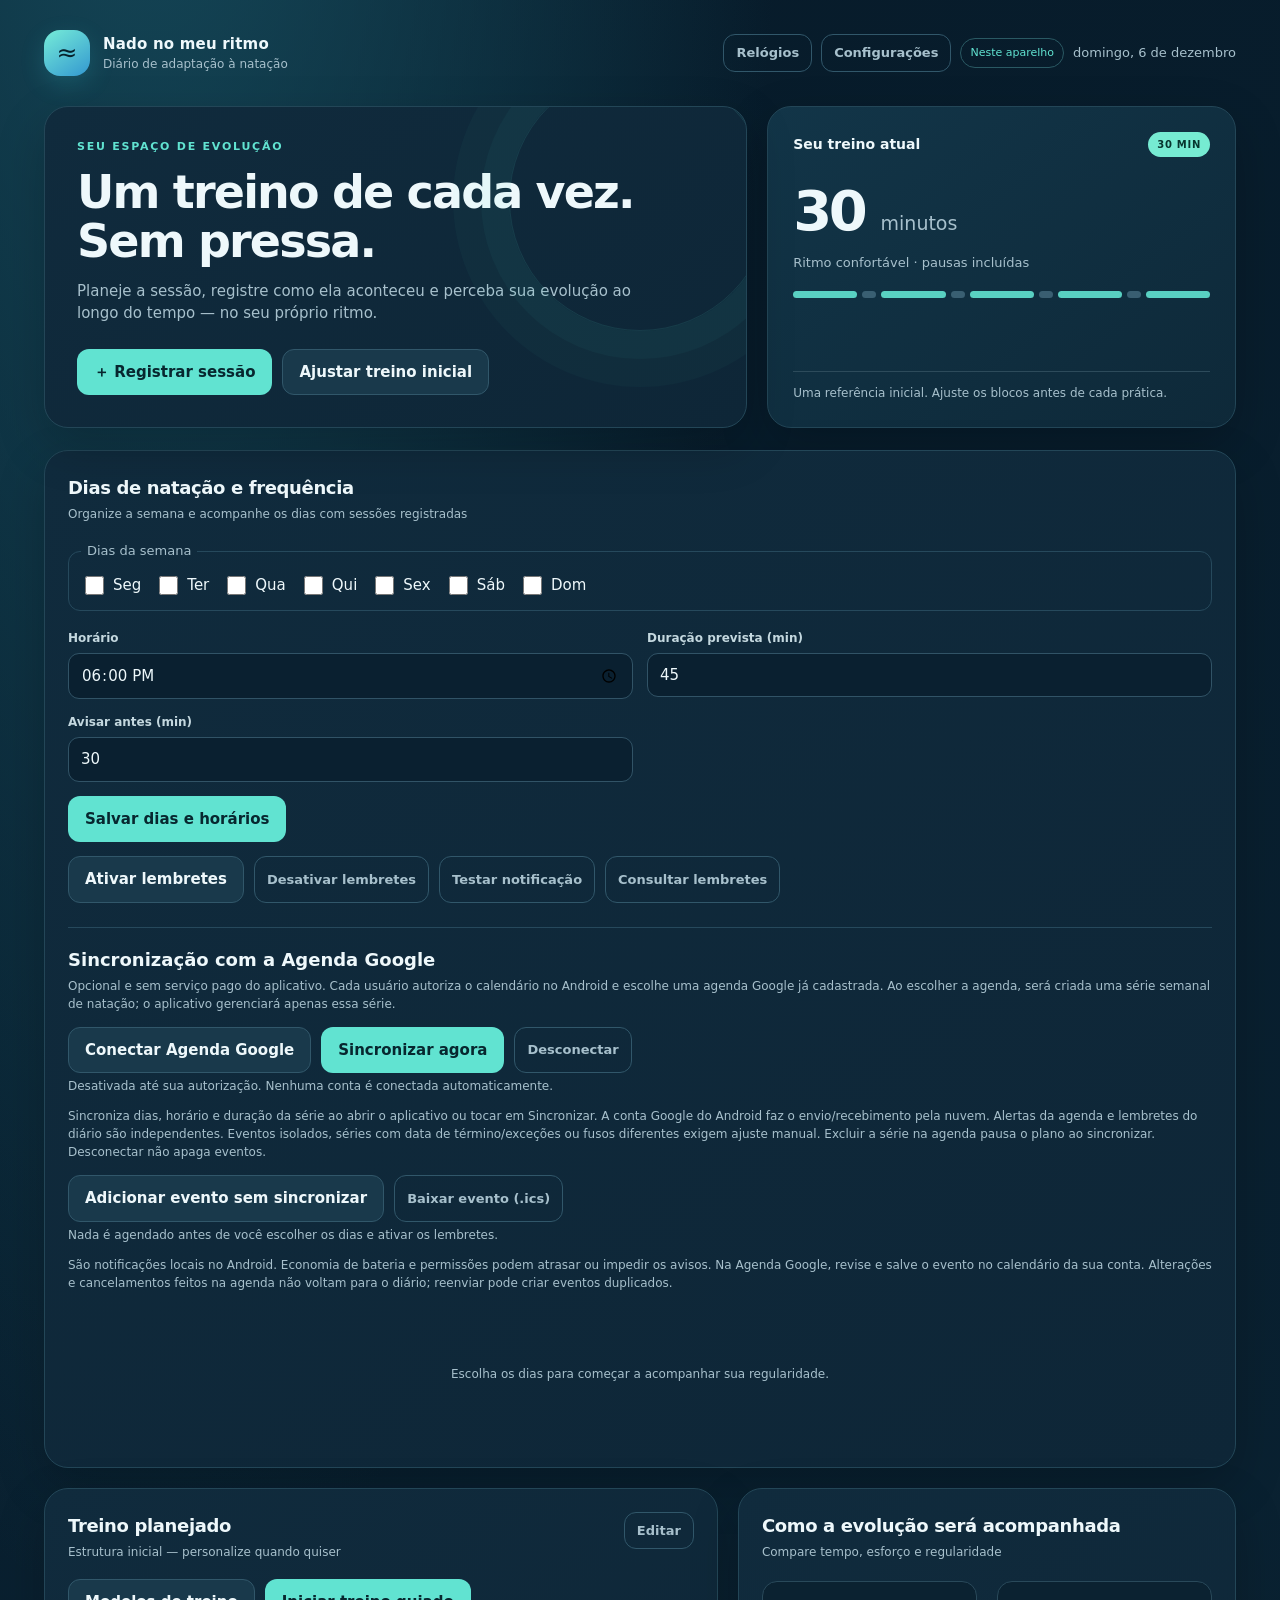
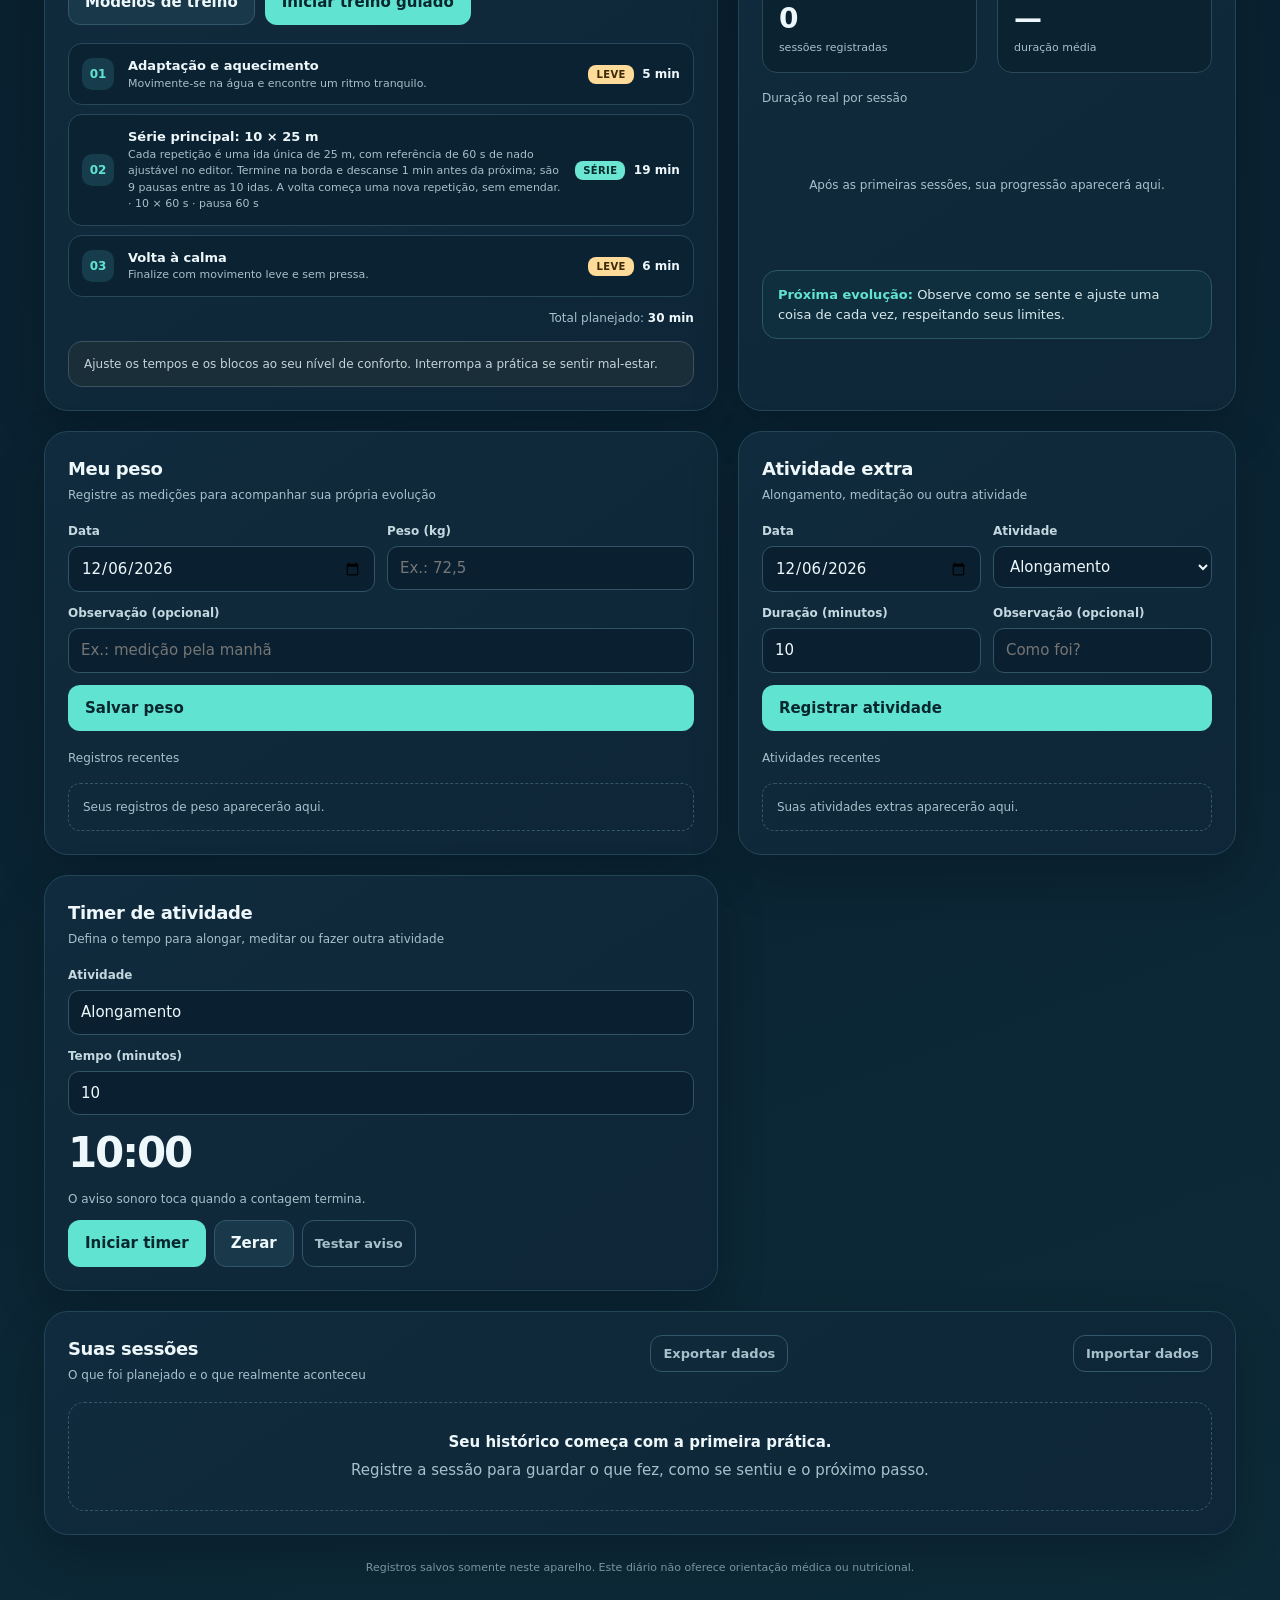
==== commit 831c0d9d: "Adiciona sincronização opcional bidirecional de série própria com agenda Google do Android" ====
--- a/index.html
+++ b/index.html
@@ -450,5 +450,6 @@
   </script>
   <script src="health-connect.js"></script>
   <script src="training-planner.js"></script>
+  <script src="calendar-sync.js"></script>
  </body>
 </html>
--- a/styles.css
+++ b/styles.css
@@ -10,3 +10,5 @@
 .health-dialog{width:min(680px,calc(100% - 24px));max-height:90vh;overflow:auto;background:var(--panel);color:var(--text);border:1px solid var(--line);border-radius:22px;padding:22px}.health-dialog::backdrop{background:#03111cdd}.health-dialog h2{font-size:22px;margin:0}.health-dialog p,.health-dialog li{overflow-wrap:anywhere}.health-row{display:flex;align-items:flex-start;gap:12px;padding:14px 0;border-top:1px solid var(--line)}.health-row input{flex:none;width:20px;height:20px;margin-top:4px}.health-row span{min-width:0;overflow-wrap:anywhere}.health-row small{display:block;color:var(--muted);margin-top:4px}.health-dialog #healthSave{margin-top:14px}.health-dialog .modal-head{gap:10px}.health-dialog #healthMessage{font-size:13px;color:var(--muted)}@media(max-width:480px){.health-dialog{padding:18px}.topbar{flex-wrap:wrap}.top-actions{justify-content:flex-start}}
 
 .training-days{border:1px solid var(--line);border-radius:12px;margin:0 0 18px;padding:12px;display:flex;gap:14px;flex-wrap:wrap}.training-days legend{color:var(--muted);font-size:13px;padding:0 6px}.training-days label{display:flex;align-items:center;gap:6px}.training-days input{width:19px;height:19px;accent-color:var(--aqua)}.training-actions{margin-top:14px}.training-week{display:grid;gap:8px;margin-top:16px}.training-week .wellness-row{flex-wrap:wrap}.training-card .progress{margin-top:18px}.training-card input{min-width:0}
+
+.calendar-sync-box{margin-top:24px;border-top:1px solid var(--line);padding-top:18px}.calendar-sync-box h3{margin:0;font-size:18px}.calendar-sync-box p{overflow-wrap:anywhere}.calendar-sync-box .actions{margin-top:14px}
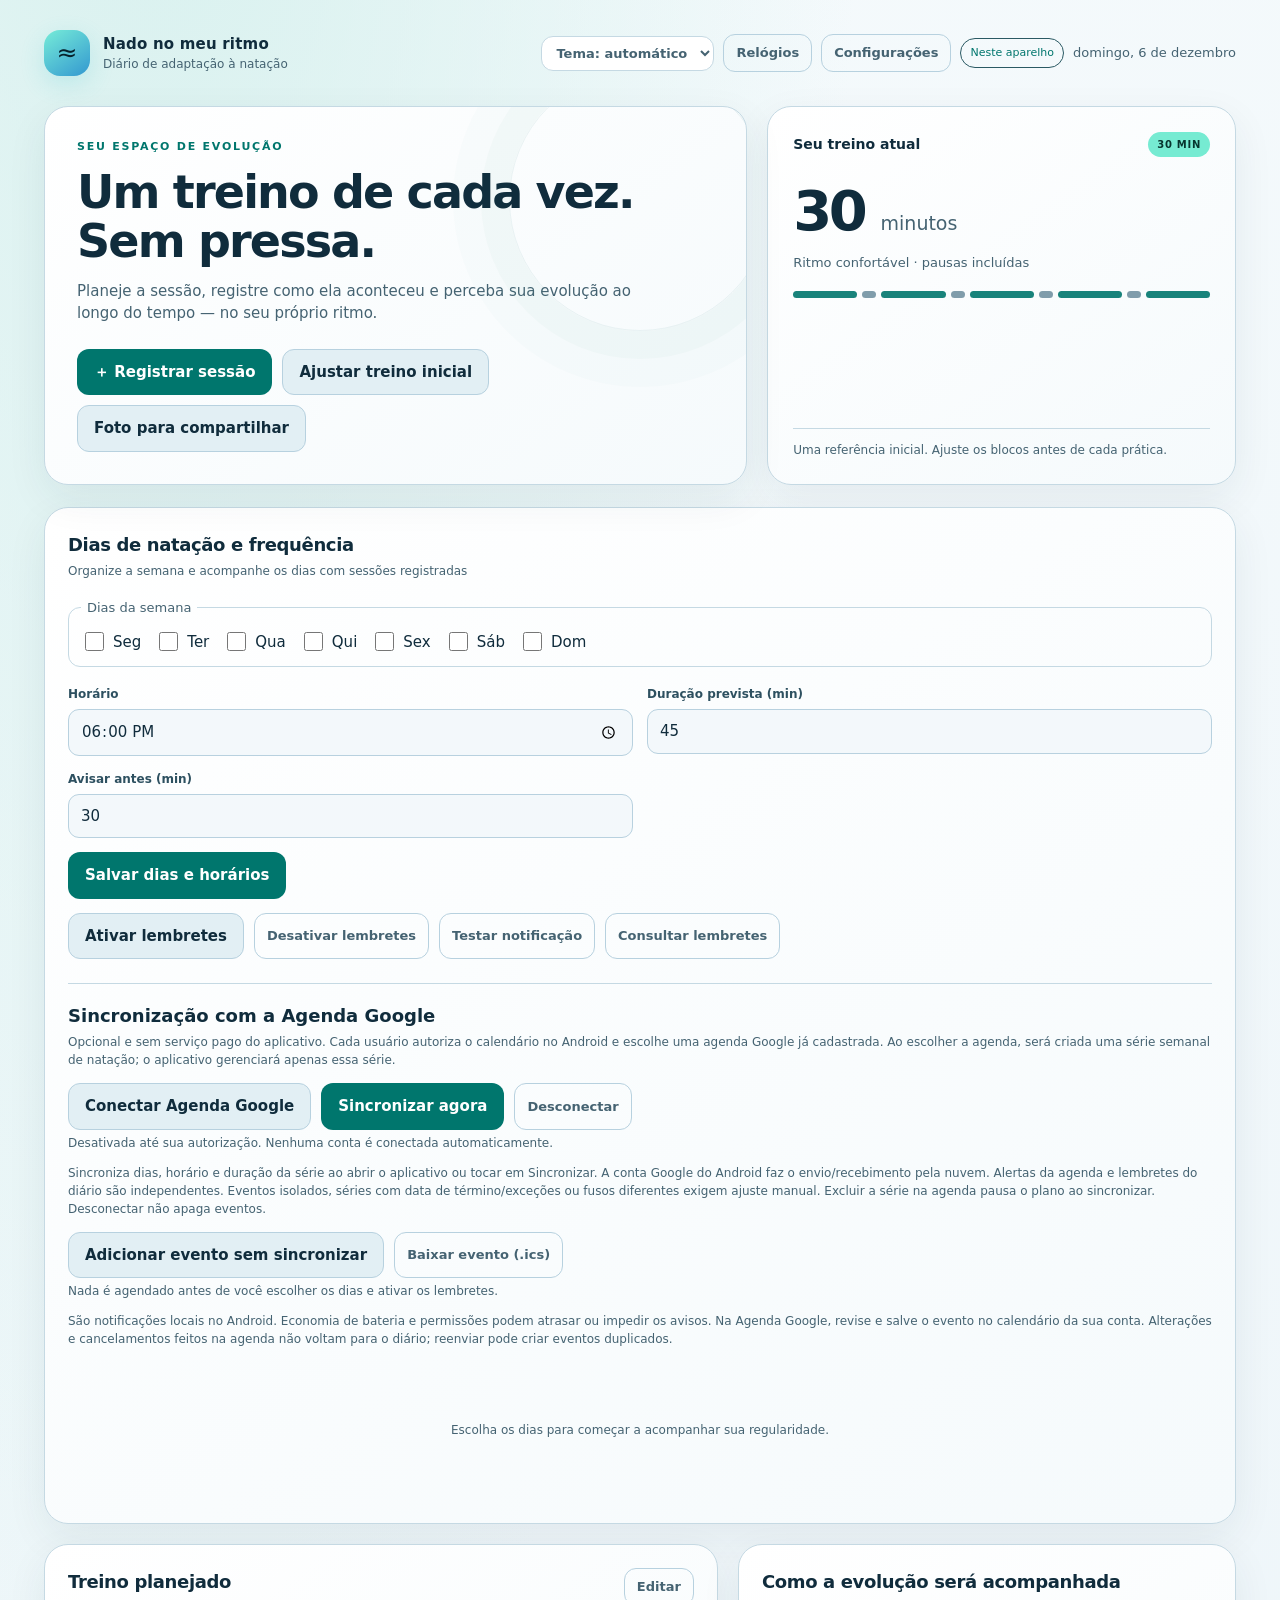
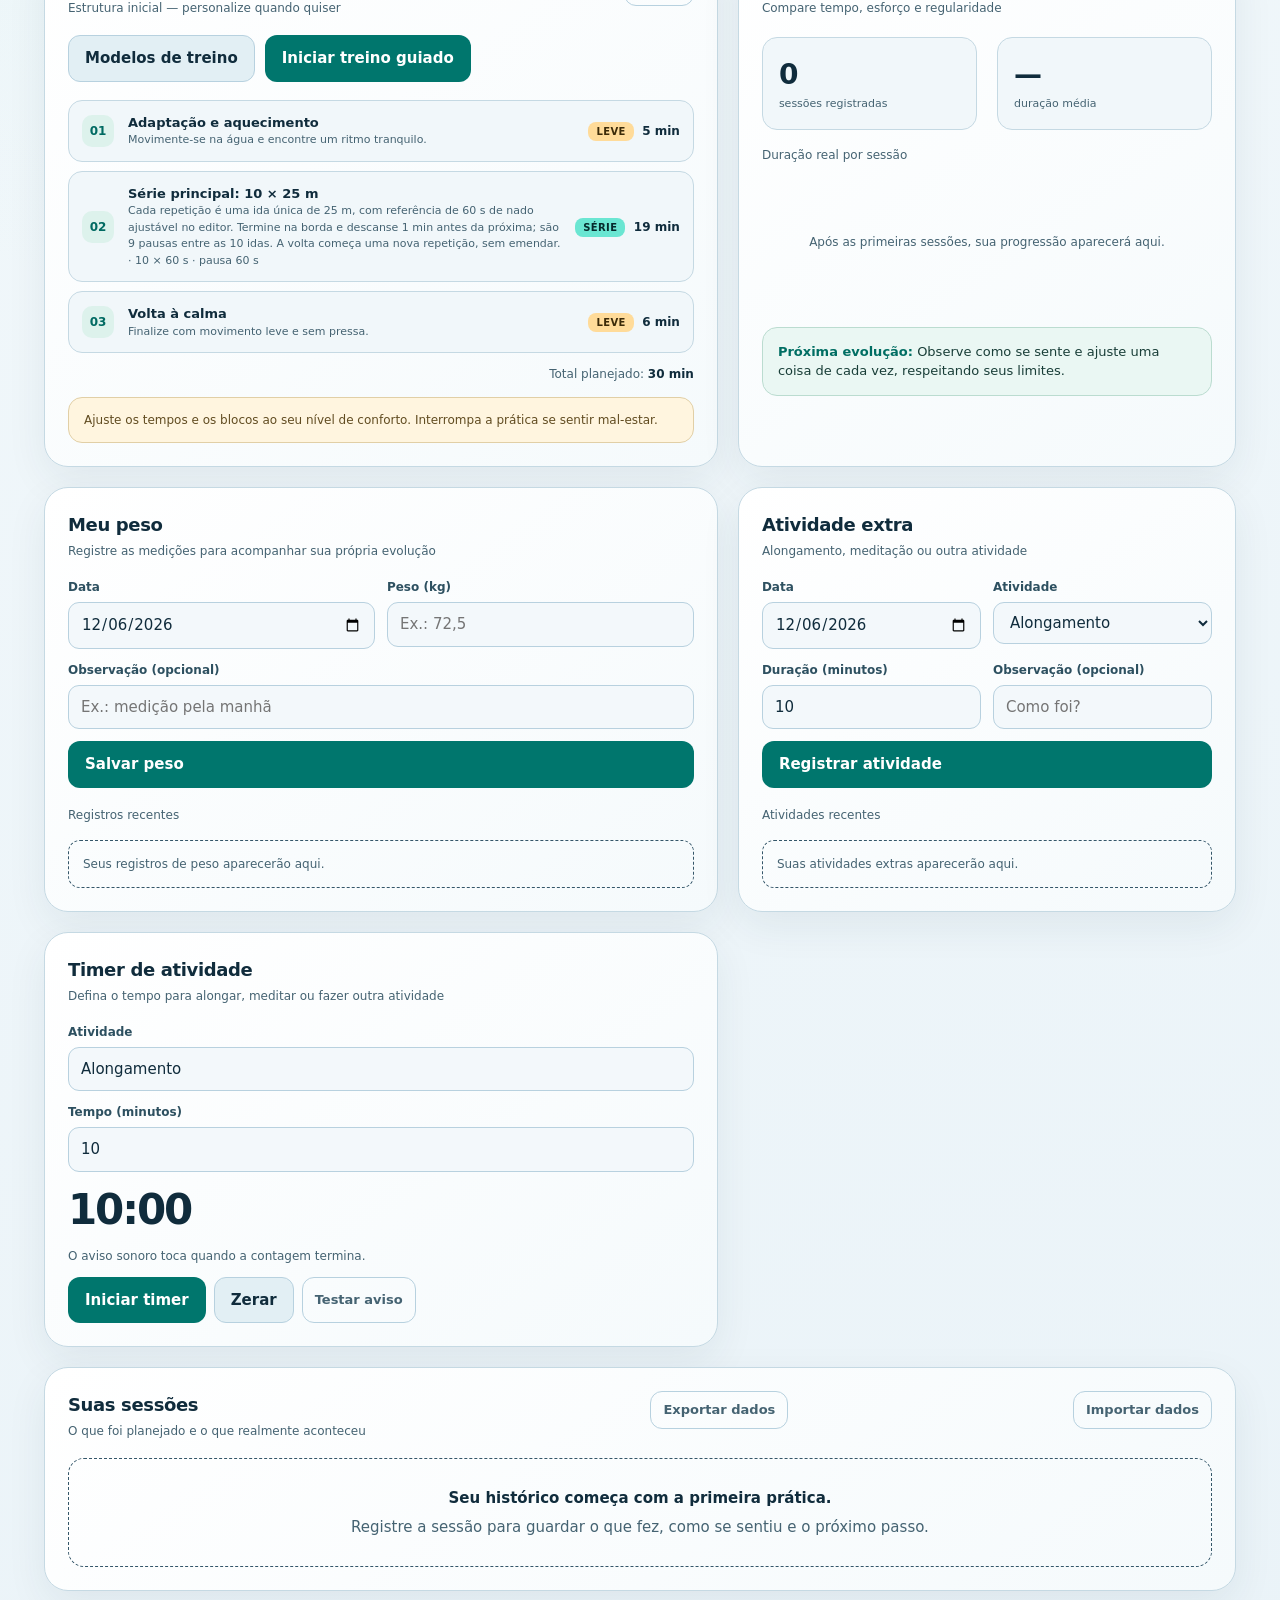
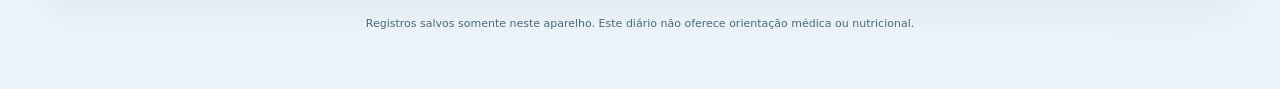
==== commit e6b6deae: "Adiciona temas e composição local de fotos com logo para salvar e compartilhar" ====
--- a/index.html
+++ b/index.html
@@ -1,7 +1,7 @@
 <!DOCTYPE html>
 <html lang="pt-BR">
  <head>
-  <meta content="default-src 'none'; script-src 'self'; style-src 'self' 'unsafe-inline'; img-src 'self' data:; connect-src 'none'; media-src 'self' blob: data:; object-src 'none'; base-uri 'none'; form-action 'none'; frame-src 'none'" http-equiv="Content-Security-Policy"/>
+  <meta content="default-src 'none'; script-src 'self'; style-src 'self' 'unsafe-inline'; img-src 'self' data: blob:; connect-src 'none'; media-src 'self' blob: data:; object-src 'none'; base-uri 'none'; form-action 'none'; frame-src 'none'" http-equiv="Content-Security-Policy"/>
   <meta charset="utf-8"/>
   <meta content="width=device-width,initial-scale=1" name="viewport"/>
   <meta content="#071b2a" name="theme-color"/>
@@ -14,6 +14,7 @@
   <title>
    Nado no meu ritmo
   </title>
+  <script src="appearance.js"></script>
   <link href="styles.css" rel="stylesheet"/>
   <script src="settings.js">
   </script>
@@ -451,5 +452,6 @@
   <script src="health-connect.js"></script>
   <script src="training-planner.js"></script>
   <script src="calendar-sync.js"></script>
+  <script src="photo-studio.js"></script>
  </body>
 </html>
--- a/styles.css
+++ b/styles.css
@@ -12,3 +12,28 @@
 .training-days{border:1px solid var(--line);border-radius:12px;margin:0 0 18px;padding:12px;display:flex;gap:14px;flex-wrap:wrap}.training-days legend{color:var(--muted);font-size:13px;padding:0 6px}.training-days label{display:flex;align-items:center;gap:6px}.training-days input{width:19px;height:19px;accent-color:var(--aqua)}.training-actions{margin-top:14px}.training-week{display:grid;gap:8px;margin-top:16px}.training-week .wellness-row{flex-wrap:wrap}.training-card .progress{margin-top:18px}.training-card input{min-width:0}
 
 .calendar-sync-box{margin-top:24px;border-top:1px solid var(--line);padding-top:18px}.calendar-sync-box h3{margin:0;font-size:18px}.calendar-sync-box p{overflow-wrap:anywhere}.calendar-sync-box .actions{margin-top:14px}
+
+/* Appearance choices are independent from the exported photo frame. */
+html[data-theme="dark"]{color-scheme:dark}html[data-theme="light"]{color-scheme:light;--bg:#f1f7fa;--panel:#fff;--panel2:#e7f1f6;--line:#c5d9e3;--text:#102c3c;--muted:#456372;--aqua:#00766d;--blue:#195f9e;--gold:#805408;--red:#ad2c2c;--shadow:0 14px 42px #183b4a12}
+.appearance-control select{font:inherit;font-size:13px;font-weight:700;color:var(--muted);background:var(--panel);border:1px solid var(--line);border-radius:12px;padding:8px 10px;max-width:100%}.top-actions{flex-wrap:wrap;max-width:100%}.topbar{flex-wrap:wrap}
+html[data-theme="light"] body{background:radial-gradient(ellipse at 12% -15%,#d5f0ed 0,transparent 45%),linear-gradient(160deg,#f5fafc,#eaf3f8)}
+html[data-theme="light"] :is(.hero-main,.hero-side,.card){background:linear-gradient(145deg,#fff,#f5fafc);border-color:var(--line)}
+html[data-theme="light"] .hero-main:after{border-color:#00766d12;box-shadow:0 0 0 28px #00766d06,0 0 0 56px #00766d04}
+html[data-theme="light"] .btn-primary{color:#fff;background:#00766d}
+html[data-theme="light"] .btn-secondary{background:#e2eff4;border-color:#b7d1df;color:var(--text)}
+html[data-theme="light"] .btn-quiet{border-color:#b7d1df;color:var(--muted)}
+html[data-theme="light"] :is(.step,.metric,.session-row,.wellness-row){background:#f1f7fa;border-color:var(--line)}
+html[data-theme="light"] .step-num{background:#ddf2ec;color:#006a62}
+html[data-theme="light"] .rest-chip{background:#d6e6ee;color:#18394b}
+html[data-theme="light"] .food-note{background:#fff5df;border-color:#e1cfa6;color:#614c21}html[data-theme="light"] .food-note b{color:#65470e}
+html[data-theme="light"] .tag{background:#e0edf4;color:#274d60}
+html[data-theme="light"] .plan-next{background:#eaf7f3;border-color:#bbdcd0;color:#193e38}
+html[data-theme="light"] .plan-next b{color:#006e63}
+html[data-theme="light"] .modal{background:var(--panel);border-color:var(--line)}
+html[data-theme="light"] .field label{color:#2d5060}
+html[data-theme="light"] :is(.field input,.field select,.field textarea,.block-line input,.block-line select){background:#f3f8fb;border-color:#b8d1df;color:var(--text)}
+html[data-theme="light"] .block-line button{background:#e2eef4;color:#31596d}
+html[data-theme="light"] :is(.side-foot,.actual-title,.block-editor){border-color:var(--line)}
+html[data-theme="light"] .chart polyline{stroke:#00766d}html[data-theme="light"] .chart circle{fill:#00766d}
+html[data-theme="light"] :is(.chart-labels,.disclaimer,.delete){color:#4c6a7a}
+.photo-dialog{width:min(760px,calc(100% - 24px));max-height:92vh;overflow:auto;background:var(--panel);color:var(--text);border:1px solid var(--line);border-radius:22px;padding:24px}.photo-dialog::backdrop{background:#03111ccc}.photo-dialog .modal-head{gap:12px}.photo-dialog h2{margin:0;font-size:22px}.photo-controls{display:grid;grid-template-columns:1fr 1fr;gap:14px;margin:18px 0}.photo-controls input[type="file"]{font-size:13px;min-width:0}.photo-controls .field{min-width:0}.photo-preview{display:flex;justify-content:center;background:var(--bg);padding:12px;border:1px solid var(--line);border-radius:16px;margin-bottom:18px}.photo-preview canvas{display:block;max-width:100%;width:auto;max-height:55vh;height:auto;object-fit:contain;border-radius:10px}.photo-dialog input,.photo-dialog select{min-width:0}.photo-dialog p{overflow-wrap:anywhere}@media(max-width:480px){.photo-dialog{padding:18px}.photo-controls{grid-template-columns:1fr}.photo-dialog h2{font-size:20px}}
